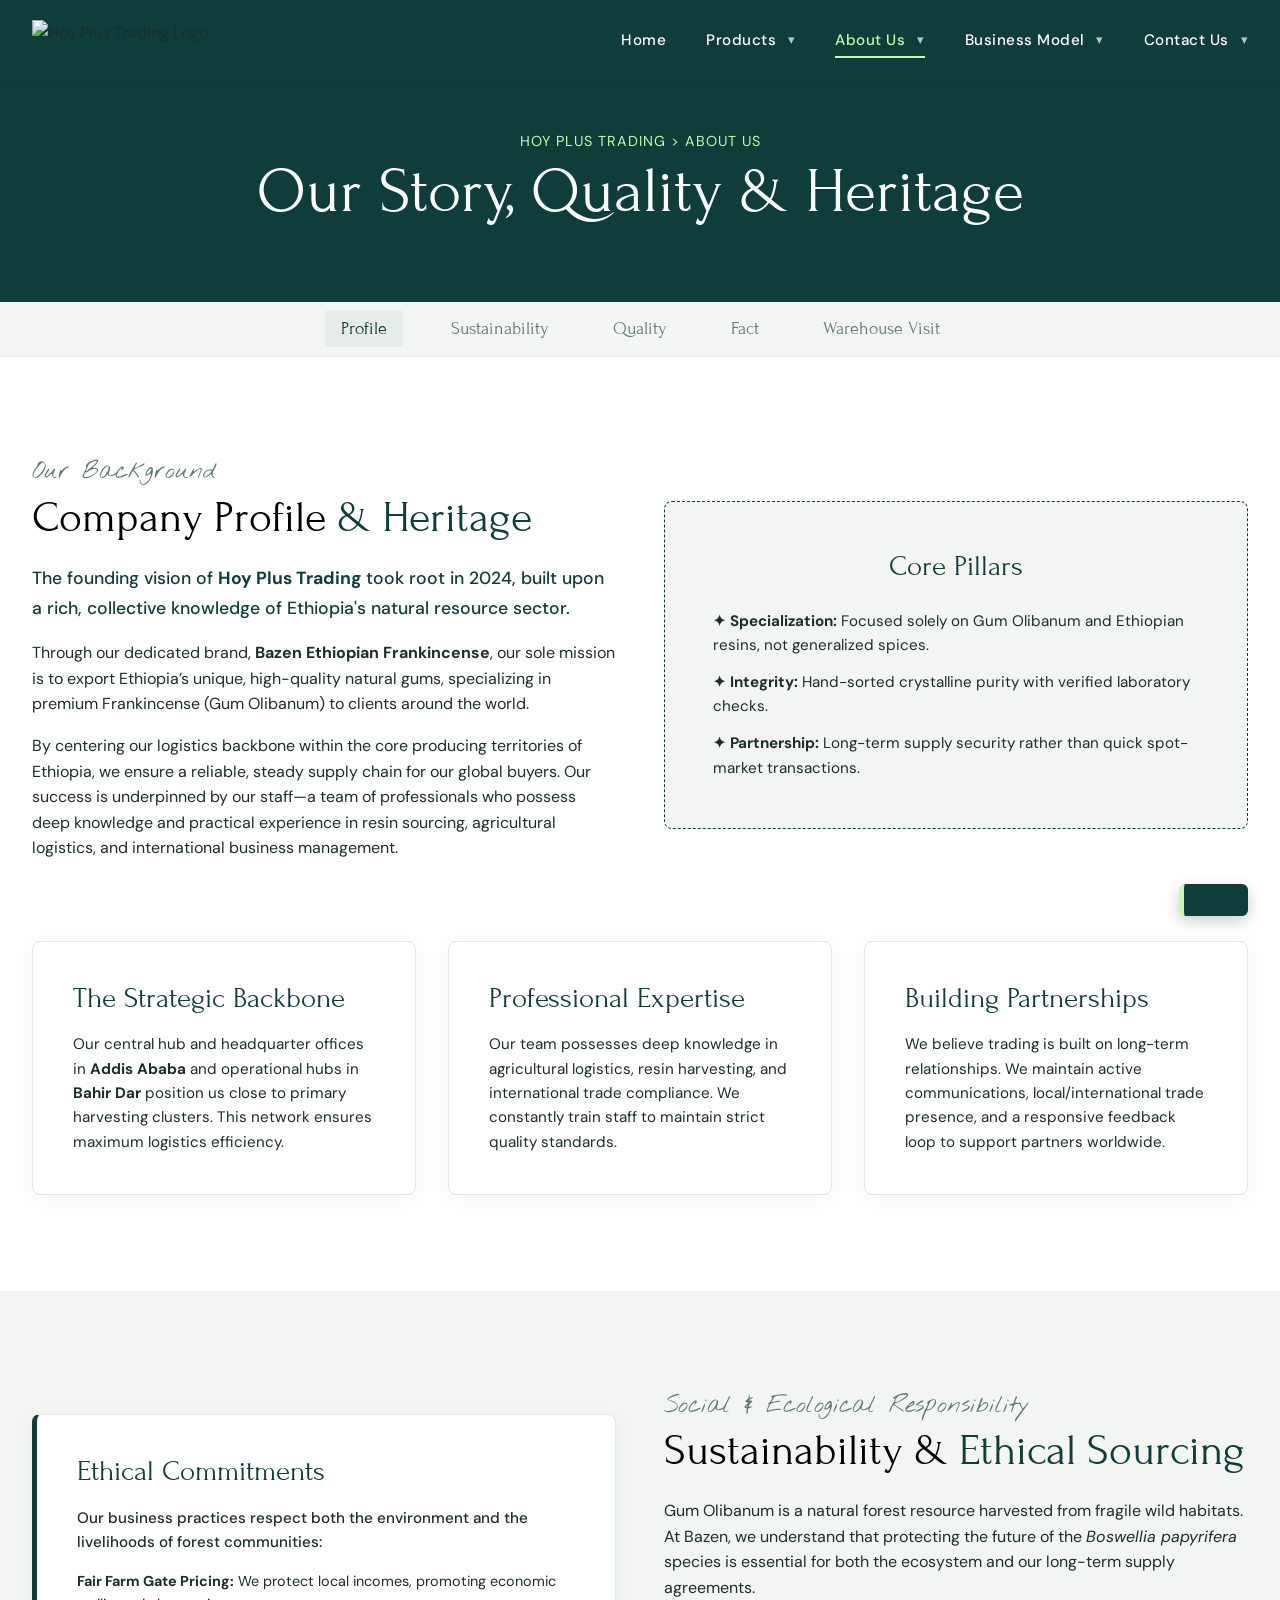
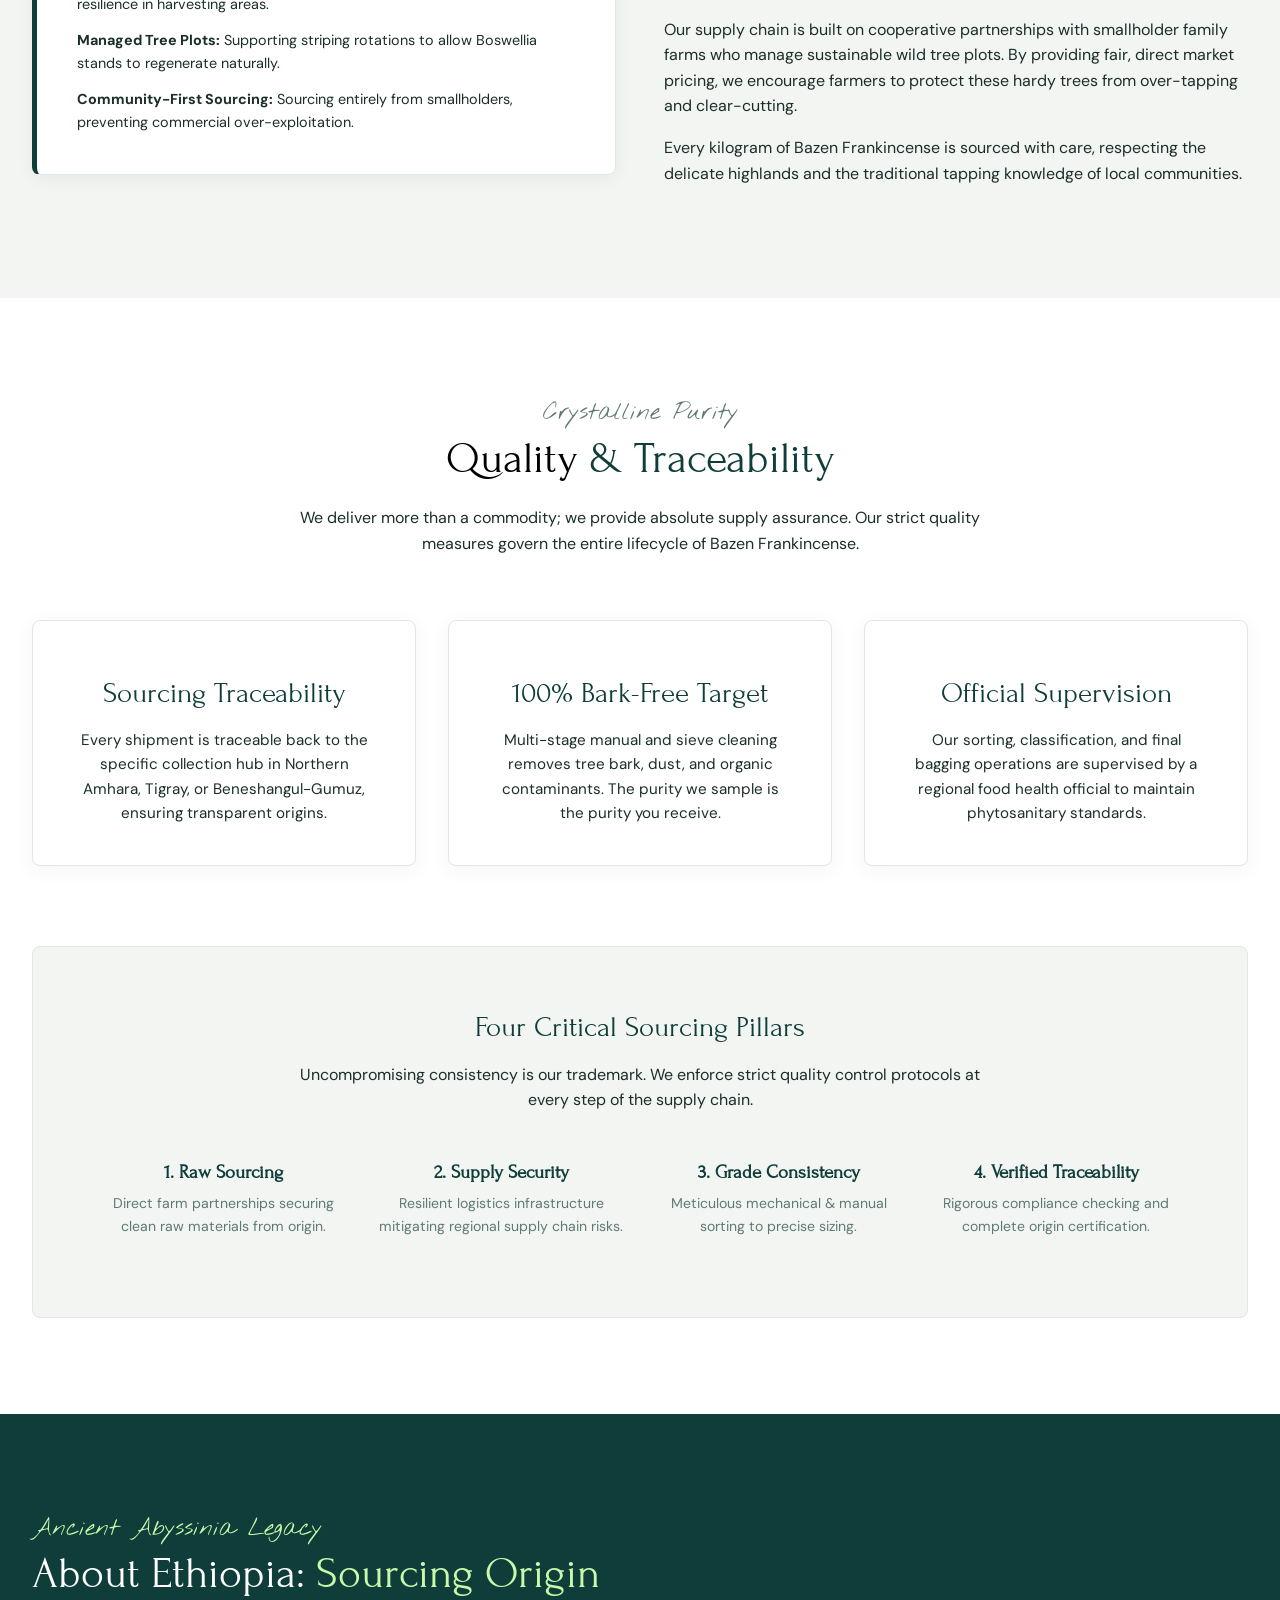
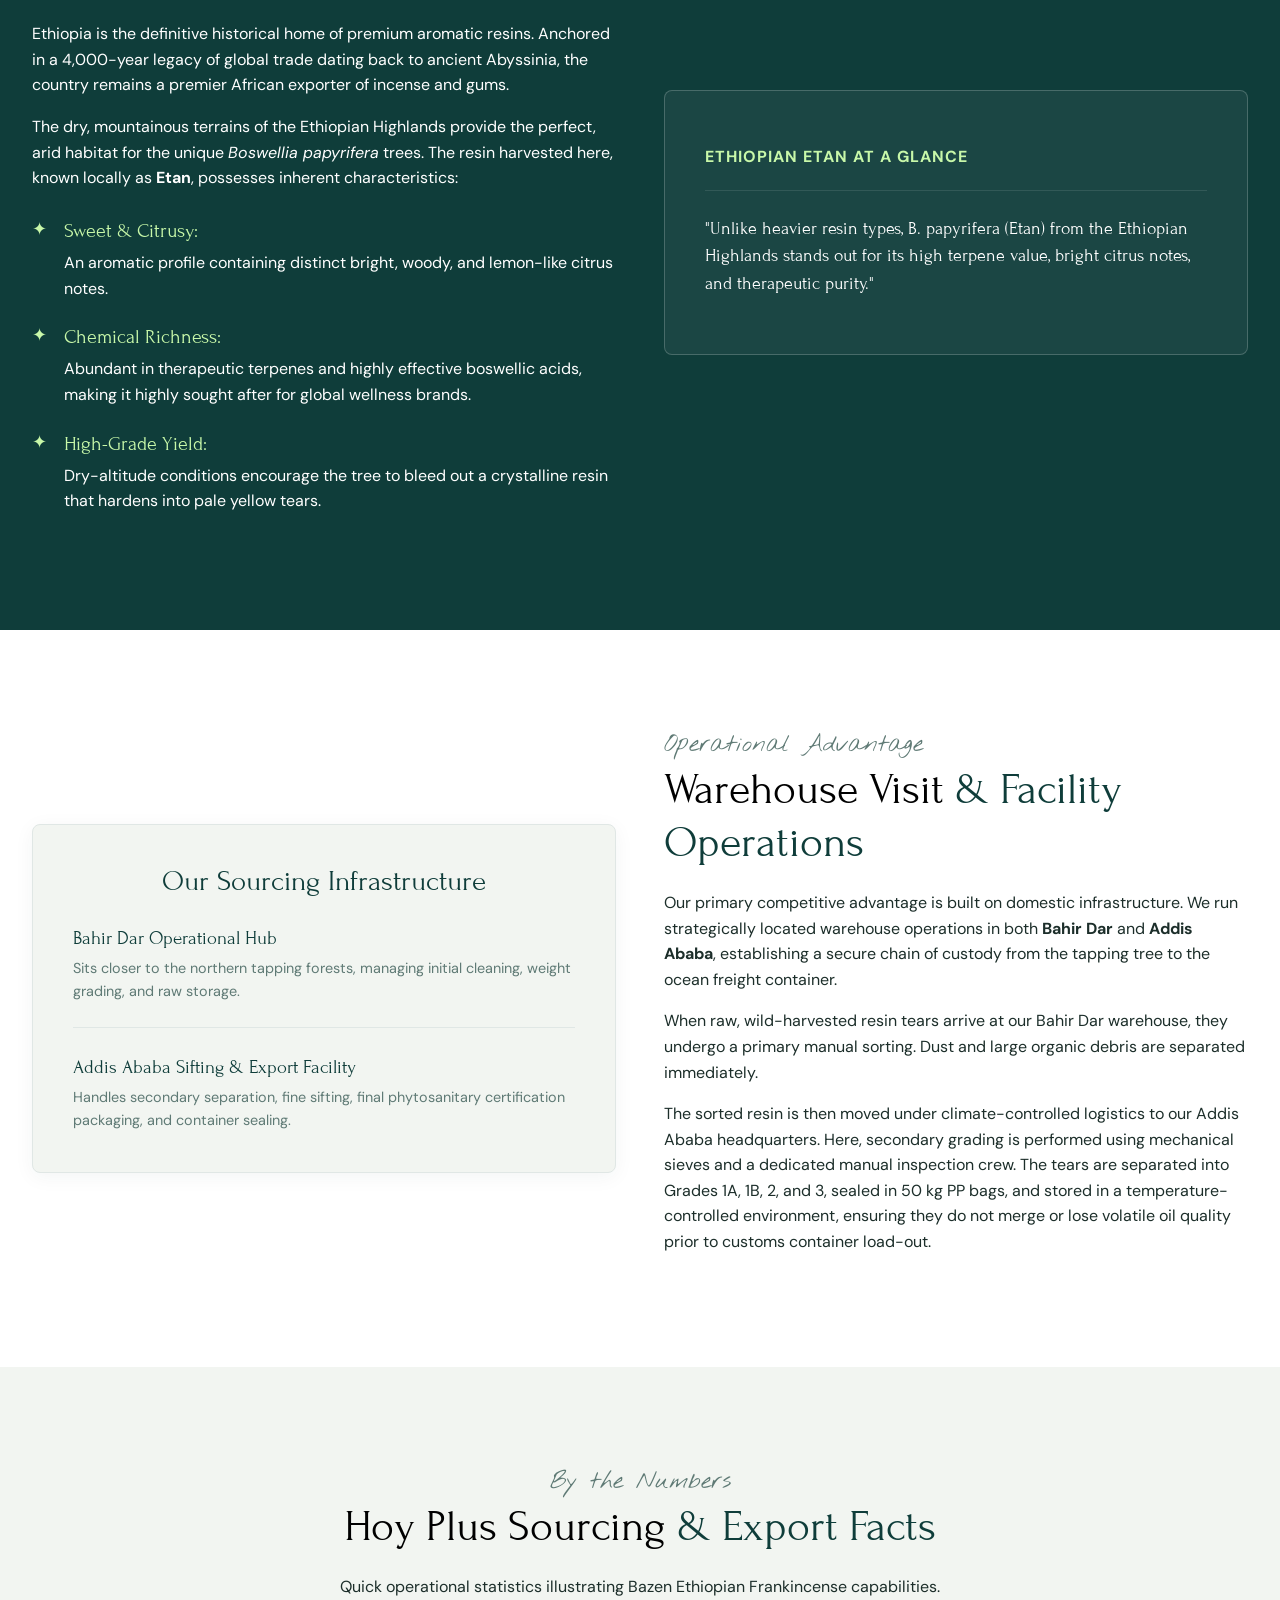
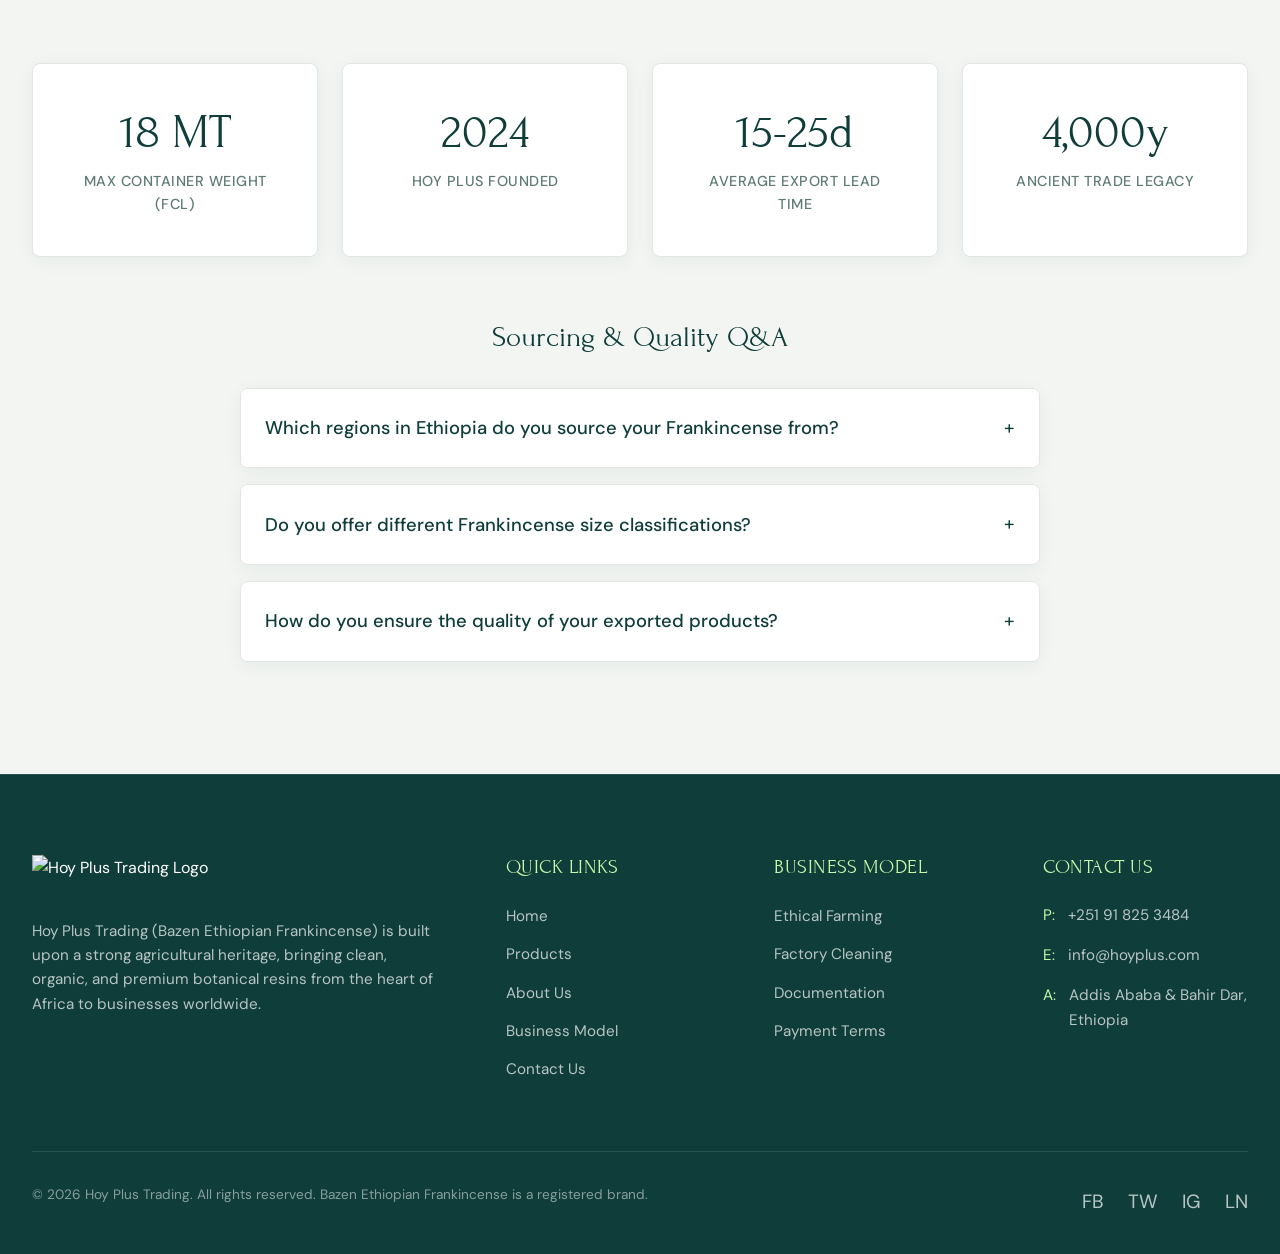
==== about.html @ cef582f9 "Initial commit: Integrate Chatbase chatbot and style adjustments" ====
<!DOCTYPE html>
<html lang="en">
<head>
    <meta charset="UTF-8">
    <meta http-equiv="X-UA-Compatible" content="IE=edge">
    <meta name="viewport" content="width=device-width, initial-scale=1.0">
    <title>About Us, Bazen Ethiopian Frankincense</title>
    <meta name="description" content="Discover Hoy Plus Trading's journey, starting in 2024. Read about our sustainability commitments, strict quality controls, and our sorting warehouses in Bahir Dar and Addis Ababa.">
    <link rel="stylesheet" href="index.css">
</head>
<body>

    <!-- Header Navigation -->
    <header>
        <div class="container header-inner">
            <a href="index.html" class="logo" id="header-logo-link">
                <img src="https://shegerdemo.com/holyplus/wp-content/uploads/2025/03/holy.png" alt="Hoy Plus Trading Logo">
            </a>
            <nav aria-label="Main Navigation">
                <ul class="nav-links" id="main-nav-menu">
                    <li><a href="index.html" id="nav-home">Home</a></li>
                    <li class="has-dropdown">
                        <a href="products.html" id="nav-products">Products</a>
                        <ul class="dropdown">
                            <li><a href="grade-1a.html">1st Grade A</a></li>
                            <li><a href="grade-1b.html">1st Grade B</a></li>
                            <li><a href="grade-2.html">2nd Grade</a></li>
                            <li><a href="grade-3.html">3rd Grade</a></li>
                            <li><a href="grade-4-special.html">4th Grade Special</a></li>
                            <li><a href="grade-4-normal.html">4th Grade Normal</a></li>
                        </ul>
                    </li>
                    <li class="has-dropdown">
                        <a href="about.html" class="active" id="nav-about">About Us</a>
                        <ul class="dropdown">
                            <li><a href="about.html#profile">Profile</a></li>
                            <li><a href="about.html#sustainability">Sustainability</a></li>
                            <li><a href="about.html#quality">Quality</a></li>
                            <li><a href="about.html#fact">Fact</a></li>
                            <li><a href="about.html#warehouse-visit">Warehouse Visit</a></li>
                        </ul>
                    </li>
                    <li class="has-dropdown">
                        <a href="business.html" id="nav-business">Business Model</a>
                        <ul class="dropdown">
                            <li><a href="business.html#farming">Farming</a></li>
                            <li><a href="business.html#processing">Processing</a></li>
                            <li><a href="business.html#docs">Documentation</a></li>
                            <li><a href="business.html#payment">Payment terms</a></li>
                        </ul>
                    </li>
                    <li class="has-dropdown">
                        <a href="contact.html" id="nav-contact">Contact Us</a>
                        <ul class="dropdown">
                            <li><a href="contact.html#faqs">FAQ</a></li>
                            <li class="has-dropdown-submenu">
                                <a href="contact.html#forms-widget-panel">Enquiries</a>
                                <ul class="dropdown-submenu">
                                    <li><a href="contact.html?tab=sample">Sample</a></li>
                                    <li><a href="contact.html?tab=quote">Quote</a></li>
                                </ul>
                            </li>
                        </ul>
                    </li>
                </ul>
            </nav>
            <div class="burger" id="mobile-menu-toggle" aria-label="Toggle navigation menu" role="button" tabindex="0">
                <div class="line1"></div>
                <div class="line2"></div>
                <div class="line3"></div>
            </div>
        </div>
    </header>

    <!-- Page Banner -->
    <section class="page-banner" id="about-banner" style="background-image: url('https://shegerdemo.com/holyplus/wp-content/uploads/2026/04/slide-frankincense.webp');">
        <div class="page-banner-overlay"></div>
        <div class="container page-banner-content">
            <span class="breadcrumb">HOY PLUS TRADING &gt; ABOUT US</span>
            <h1>Our Story, Quality &amp; Heritage</h1>
        </div>
    </section>

    <!-- Sub Navigation Menu -->
    <div class="sub-nav-bar" id="about-sub-nav">
        <div class="container">
            <ul class="sub-nav-list">
                <li><a href="#profile" class="sub-nav-link active">Profile</a></li>
                <li><a href="#sustainability" class="sub-nav-link">Sustainability</a></li>
                <li><a href="#quality" class="sub-nav-link">Quality</a></li>
                <li><a href="#fact" class="sub-nav-link">Fact</a></li>
                <li><a href="#warehouse-visit" class="sub-nav-link">Warehouse Visit</a></li>
            </ul>
        </div>
    </div>

    <!-- Profile (Who We Are / Heritage) -->
    <section class="section" id="profile">
        <div class="container">
            <div class="grid-2">
                <div>
                    <span class="script-text">Our Background</span>
                    <h2>Company Profile &amp; Heritage</h2>
                    <p style="font-size: 1.1rem; line-height: 1.7; font-weight: 500; color: var(--color-primary);">
                        The founding vision of <strong>Hoy Plus Trading</strong> took root in 2024, built upon a rich, collective knowledge of Ethiopia's natural resource sector.
                    </p>
                    <p>
                        Through our dedicated brand, <strong>Bazen Ethiopian Frankincense</strong>, our sole mission is to export Ethiopia’s unique, high-quality natural gums, specializing in premium Frankincense (Gum Olibanum) to clients around the world.
                    </p>
                    <p>
                        By centering our logistics backbone within the core producing territories of Ethiopia, we ensure a reliable, steady supply chain for our global buyers. Our success is underpinned by our staff—a team of professionals who possess deep knowledge and practical experience in resin sourcing, agricultural logistics, and international business management.
                    </p>
                </div>
                <div style="display: flex; align-items: center; justify-content: center;">
                    <div style="background-color: var(--color-bg-light); border: 1px dashed var(--color-primary); padding: 3rem; border-radius: var(--border-radius); text-align: center; width: 100%;">
                        <h3 style="margin-bottom: 1rem; color: var(--color-primary);">Core Pillars</h3>
                        <div style="text-align: left; margin-top: 1.5rem;">
                            <p style="font-size: 0.95rem; margin-bottom: 0.8rem;"><strong>✦ Specialization:</strong> Focused solely on Gum Olibanum and Ethiopian resins, not generalized spices.</p>
                            <p style="font-size: 0.95rem; margin-bottom: 0.8rem;"><strong>✦ Integrity:</strong> Hand-sorted crystalline purity with verified laboratory checks.</p>
                            <p style="font-size: 0.95rem; margin-bottom: 0;"><strong>✦ Partnership:</strong> Long-term supply security rather than quick spot-market transactions.</p>
                        </div>
                    </div>
                </div>
            </div>

            <!-- Profile Cards Grid -->
            <div class="grid-3" style="margin-top: 4rem;">
                <div class="info-card">
                    <h3 style="color: var(--color-primary); margin-bottom: 1rem;">The Strategic Backbone</h3>
                    <p style="font-size: 0.95rem; line-height: 1.6; margin-bottom: 0;">
                        Our central hub and headquarter offices in <strong>Addis Ababa</strong> and operational hubs in <strong>Bahir Dar</strong> position us close to primary harvesting clusters. This network ensures maximum logistics efficiency.
                    </p>
                </div>
                <div class="info-card">
                    <h3 style="color: var(--color-primary); margin-bottom: 1rem;">Professional Expertise</h3>
                    <p style="font-size: 0.95rem; line-height: 1.6; margin-bottom: 0;">
                        Our team possesses deep knowledge in agricultural logistics, resin harvesting, and international trade compliance. We constantly train staff to maintain strict quality standards.
                    </p>
                </div>
                <div class="info-card">
                    <h3 style="color: var(--color-primary); margin-bottom: 1rem;">Building Partnerships</h3>
                    <p style="font-size: 0.95rem; line-height: 1.6; margin-bottom: 0;">
                        We believe trading is built on long-term relationships. We maintain active communications, local/international trade presence, and a responsive feedback loop to support partners worldwide.
                    </p>
                </div>
            </div>
        </div>
    </section>

    <!-- Sustainability & Ethical Sourcing -->
    <section class="section section-bg-light" id="sustainability">
        <div class="container">
            <div class="grid-2">
                <div style="display: flex; align-items: center; justify-content: center;">
                    <div class="info-card" style="border-left: 5px solid var(--color-primary); width: 100%;">
                        <h3>Ethical Commitments</h3>
                        <p style="color: var(--color-text); font-size: 0.95rem; font-weight: 500;">Our business practices respect both the environment and the livelihoods of forest communities:</p>
                        <ul style="list-style-type: none; font-size: 0.9rem; padding: 0; color: var(--color-text);">
                            <li style="margin-bottom: 0.8rem;"> <strong>Fair Farm Gate Pricing:</strong> We protect local incomes, promoting economic resilience in harvesting areas.</li>
                            <li style="margin-bottom: 0.8rem;"> <strong>Managed Tree Plots:</strong> Supporting striping rotations to allow Boswellia stands to regenerate naturally.</li>
                            <li style="margin-bottom: 0;"> <strong>Community-First Sourcing:</strong> Sourcing entirely from smallholders, preventing commercial over-exploitation.</li>
                        </ul>
                    </div>
                </div>
                <div>
                    <span class="script-text">Social &amp; Ecological Responsibility</span>
                    <h2>Sustainability &amp; Ethical Sourcing</h2>
                    <p>
                        Gum Olibanum is a natural forest resource harvested from fragile wild habitats. At Bazen, we understand that protecting the future of the <em>Boswellia papyrifera</em> species is essential for both the ecosystem and our long-term supply agreements.
                    </p>
                    <p>
                        Our supply chain is built on cooperative partnerships with smallholder family farms who manage sustainable wild tree plots. By providing fair, direct market pricing, we encourage farmers to protect these hardy trees from over-tapping and clear-cutting.
                    </p>
                    <p>
                        Every kilogram of Bazen Frankincense is sourced with care, respecting the delicate highlands and the traditional tapping knowledge of local communities.
                    </p>
                </div>
            </div>
        </div>
    </section>

    <!-- Quality Assurance & Traceability -->
    <section class="section" id="quality">
        <div class="container">
            <div class="text-center max-w-700" style="margin-bottom: 4rem;">
                <span class="script-text">Crystalline Purity</span>
                <h2>Quality &amp; Traceability</h2>
                <p>We deliver more than a commodity; we provide absolute supply assurance. Our strict quality measures govern the entire lifecycle of Bazen Frankincense.</p>
            </div>
            
            <div class="grid-3">
                <div class="info-card" style="text-align: center;">
                    <span style="font-size: 2.5rem; display: block; margin-bottom: 1rem;"></span>
                    <h3>Sourcing Traceability</h3>
                    <p style="font-size: 0.95rem; margin-bottom: 0;">Every shipment is traceable back to the specific collection hub in Northern Amhara, Tigray, or Beneshangul-Gumuz, ensuring transparent origins.</p>
                </div>
                
                <div class="info-card" style="text-align: center;">
                    <span style="font-size: 2.5rem; display: block; margin-bottom: 1rem;"></span>
                    <h3>100% Bark-Free Target</h3>
                    <p style="font-size: 0.95rem; margin-bottom: 0;">Multi-stage manual and sieve cleaning removes tree bark, dust, and organic contaminants. The purity we sample is the purity you receive.</p>
                </div>
                
                <div class="info-card" style="text-align: center;">
                    <span style="font-size: 2.5rem; display: block; margin-bottom: 1rem;"></span>
                    <h3>Official Supervision</h3>
                    <p style="font-size: 0.95rem; margin-bottom: 0;">Our sorting, classification, and final bagging operations are supervised by a regional food health official to maintain phytosanitary standards.</p>
                </div>
            </div>

            <!-- Four Critical Areas Section -->
            <div style="margin-top: 5rem; background-color: var(--color-bg-light); padding: 4rem; border-radius: var(--border-radius); border: 1px solid var(--color-border);">
                <div class="text-center max-w-700" style="margin-bottom: 3rem;">
                    <h3>Four Critical Sourcing Pillars</h3>
                    <p>Uncompromising consistency is our trademark. We enforce strict quality control protocols at every step of the supply chain.</p>
                </div>
                <div class="grid-4">
                    <div style="text-align: center;">
                        <h4 style="font-size: 1.2rem; font-weight: bold; margin-bottom: 0.5rem; color: var(--color-primary);">1. Raw Sourcing</h4>
                        <p style="font-size: 0.88rem; color: var(--color-text-muted);">Direct farm partnerships securing clean raw materials from origin.</p>
                    </div>
                    <div style="text-align: center;">
                        <h4 style="font-size: 1.2rem; font-weight: bold; margin-bottom: 0.5rem; color: var(--color-primary);">2. Supply Security</h4>
                        <p style="font-size: 0.88rem; color: var(--color-text-muted);">Resilient logistics infrastructure mitigating regional supply chain risks.</p>
                    </div>
                    <div style="text-align: center;">
                        <h4 style="font-size: 1.2rem; font-weight: bold; margin-bottom: 0.5rem; color: var(--color-primary);">3. Grade Consistency</h4>
                        <p style="font-size: 0.88rem; color: var(--color-text-muted);">Meticulous mechanical &amp; manual sorting to precise sizing.</p>
                    </div>
                    <div style="text-align: center;">
                        <h4 style="font-size: 1.2rem; font-weight: bold; margin-bottom: 0.5rem; color: var(--color-primary);">4. Verified Traceability</h4>
                        <p style="font-size: 0.88rem; color: var(--color-text-muted);">Rigorous compliance checking and complete origin certification.</p>
                    </div>
                </div>
            </div>
        </div>
    </section>

    <!-- About Ethiopia (Botany & Legacy) -->
    <section class="section section-bg-dark" id="ethiopia">
        <div class="container">
            <div class="grid-2">
                <div>
                    <span class="script-text">Ancient Abyssinia Legacy</span>
                    <h2>About Ethiopia: Sourcing Origin</h2>
                    <p>
                        Ethiopia is the definitive historical home of premium aromatic resins. Anchored in a 4,000-year legacy of global trade dating back to ancient Abyssinia, the country remains a premier African exporter of incense and gums.
                    </p>
                    <p>
                        The dry, mountainous terrains of the Ethiopian Highlands provide the perfect, arid habitat for the unique <em>Boswellia papyrifera</em> trees. The resin harvested here, known locally as <strong>Etan</strong>, possesses inherent characteristics:
                    </p>
                    <ul class="properties-list" style="margin-top: 1.5rem;">
                        <li>
                            <strong>Sweet &amp; Citrusy:</strong>
                            An aromatic profile containing distinct bright, woody, and lemon-like citrus notes.
                        </li>
                        <li>
                            <strong>Chemical Richness:</strong>
                            Abundant in therapeutic terpenes and highly effective boswellic acids, making it highly sought after for global wellness brands.
                        </li>
                        <li>
                            <strong>High-Grade Yield:</strong>
                            Dry-altitude conditions encourage the tree to bleed out a crystalline resin that hardens into pale yellow tears.
                        </li>
                    </ul>
                </div>
                <div style="display: flex; align-items: center; justify-content: center;">
                    <div style="border: 1px solid rgba(255,255,255,0.2); padding: 3.5rem 2.5rem; background-color: rgba(255,255,255,0.05); border-radius: var(--border-radius); width: 100%;">
                        <h3 style="color: var(--color-accent); margin-bottom: 1.5rem; font-family: var(--font-body); font-weight: bold; text-transform: uppercase; font-size: 1rem; letter-spacing: 1px;">Ethiopian Etan at a Glance</h3>
                        <hr style="border: 0; border-top: 1px solid rgba(255,255,255,0.1); margin-bottom: 1.5rem;">
                        <p style="font-size: 1.15rem; font-family: var(--font-heading); color: var(--color-white); line-height: 1.5; margin-bottom: 0;">
                             "Unlike heavier resin types, B. papyrifera (Etan) from the Ethiopian Highlands stands out for its high terpene value, bright citrus notes, and therapeutic purity."
                        </p>
                    </div>
                </div>
            </div>
        </div>
    </section>

    <!-- Warehouse Visit (Operational Hubs) -->
    <section class="section" id="warehouse-visit">
        <div class="container">
            <div class="grid-2">
                <div style="display: flex; align-items: center; justify-content: center;">
                    <div class="info-card" style="background-color: var(--color-bg-light); border: 1px solid var(--color-border); width: 100%;">
                        <h3 style="margin-bottom: 1.5rem; text-align: center;">Our Sourcing Infrastructure</h3>
                        <div style="margin-bottom: 1.5rem; padding-bottom: 1.5rem; border-bottom: 1px solid var(--color-border);">
                            <strong style="color: var(--color-primary); font-family: var(--font-heading); font-size: 1.2rem; font-weight: normal;">Bahir Dar Operational Hub</strong>
                            <p style="font-size: 0.9rem; color: var(--color-text-muted); margin-bottom: 0; margin-top: 0.2rem;">Sits closer to the northern tapping forests, managing initial cleaning, weight grading, and raw storage.</p>
                        </div>
                        <div>
                            <strong style="color: var(--color-primary); font-family: var(--font-heading); font-size: 1.2rem; font-weight: normal;">Addis Ababa Sifting &amp; Export Facility</strong>
                            <p style="font-size: 0.9rem; color: var(--color-text-muted); margin-bottom: 0; margin-top: 0.2rem;">Handles secondary separation, fine sifting, final phytosanitary certification packaging, and container sealing.</p>
                        </div>
                    </div>
                </div>
                <div>
                    <span class="script-text">Operational Advantage</span>
                    <h2>Warehouse Visit &amp; Facility Operations</h2>
                    <p>
                        Our primary competitive advantage is built on domestic infrastructure. We run strategically located warehouse operations in both <strong>Bahir Dar</strong> and <strong>Addis Ababa</strong>, establishing a secure chain of custody from the tapping tree to the ocean freight container.
                    </p>
                    <p>
                        When raw, wild-harvested resin tears arrive at our Bahir Dar warehouse, they undergo a primary manual sorting. Dust and large organic debris are separated immediately.
                    </p>
                    <p>
                        The sorted resin is then moved under climate-controlled logistics to our Addis Ababa headquarters. Here, secondary grading is performed using mechanical sieves and a dedicated manual inspection crew. The tears are separated into Grades 1A, 1B, 2, and 3, sealed in 50 kg PP bags, and stored in a temperature-controlled environment, ensuring they do not merge or lose volatile oil quality prior to customs container load-out.
                    </p>
                </div>
            </div>
        </div>
    </section>

    <!-- Sourcing Facts Summary (Fact) -->
    <section class="section section-bg-light" id="fact">
        <div class="container">
            <div class="text-center max-w-700" style="margin-bottom: 4rem;">
                <span class="script-text">By the Numbers</span>
                <h2>Hoy Plus Sourcing &amp; Export Facts</h2>
                <p>Quick operational statistics illustrating Bazen Ethiopian Frankincense capabilities.</p>
            </div>
            
            <div class="grid-4" style="text-align: center;">
                <div class="info-card">
                    <h3 style="font-size: 3rem; color: var(--color-primary); margin-bottom: 0.5rem; font-family: var(--font-heading);">18 MT</h3>
                    <p style="font-size: 0.9rem; color: var(--color-text-muted); margin-bottom: 0; font-weight: 500; text-transform: uppercase; letter-spacing: 0.5px;">Max Container Weight (FCL)</p>
                </div>
                <div class="info-card">
                    <h3 style="font-size: 3rem; color: var(--color-primary); margin-bottom: 0.5rem; font-family: var(--font-heading);">2024</h3>
                    <p style="font-size: 0.9rem; color: var(--color-text-muted); margin-bottom: 0; font-weight: 500; text-transform: uppercase; letter-spacing: 0.5px;">Hoy Plus Founded</p>
                </div>
                <div class="info-card">
                    <h3 style="font-size: 3rem; color: var(--color-primary); margin-bottom: 0.5rem; font-family: var(--font-heading);">15-25d</h3>
                    <p style="font-size: 0.9rem; color: var(--color-text-muted); margin-bottom: 0; font-weight: 500; text-transform: uppercase; letter-spacing: 0.5px;">Average Export Lead Time</p>
                </div>
                <div class="info-card">
                    <h3 style="font-size: 3rem; color: var(--color-primary); margin-bottom: 0.5rem; font-family: var(--font-heading);">4,000y</h3>
                    <p style="font-size: 0.9rem; color: var(--color-text-muted); margin-bottom: 0; font-weight: 500; text-transform: uppercase; letter-spacing: 0.5px;">Ancient Trade Legacy</p>
                </div>
            </div>

            <!-- Q&A Facts list -->
            <div style="margin-top: 4rem; max-width: 800px; margin-left: auto; margin-right: auto;">
                <h3 style="text-align: center; margin-bottom: 2rem;">Sourcing &amp; Quality Q&amp;A</h3>
                <div class="accordion">
                    <div class="accordion-item">
                        <div class="accordion-header">
                            <h3>Which regions in Ethiopia do you source your Frankincense from?</h3>
                            <span class="accordion-icon">+</span>
                        </div>
                        <div class="accordion-content">
                            <p>We primarily source the premium <em>Boswellia papyrifera</em> variety from the Amhara region of Northern Ethiopia and specific areas like Tigray, Beneshangul-Gumuz, and the Ogaden region. We partner directly with local smallholder farms who rigorously adhere to Good Agricultural Practices (GAP).</p>
                        </div>
                    </div>
                    <div class="accordion-item">
                        <div class="accordion-header">
                            <h3>Do you offer different Frankincense size classifications?</h3>
                            <span class="accordion-icon">+</span>
                        </div>
                        <div class="accordion-content">
                            <p>Yes. Our sorting process creates specific classifications based on particle size and purity: Grade 1A (&gt;10 mm tears), Grade 1B (5–10 mm), Grade 2 (2.5–5 mm), and Grade 3 (&lt;2.5 mm). These are meticulously sorted to be 100% bark-free. Grade 4 contains mixed particle sizes stuck to tree bark (for industrial extraction), and Grade 5 consists solely of bark.</p>
                        </div>
                    </div>
                    <div class="accordion-item">
                        <div class="accordion-header">
                            <h3>How do you ensure the quality of your exported products?</h3>
                            <span class="accordion-icon">+</span>
                        </div>
                        <div class="accordion-content">
                            <p>Quality is ensured through multi-stage manual and sieve sorting to achieve crystalline purity and a 100% bark-free guarantee. Our entire process, including separation, grading, and final labeling, is supervised by a certified food health official to maintain phytosanitary standards.</p>
                        </div>
                    </div>
                </div>
            </div>
        </div>
    </section>

    <!-- Footer -->
    <footer>
        <div class="container">
            <div class="footer-grid">
                <div class="footer-col">
                    <img src="https://shegerdemo.com/holyplus/wp-content/uploads/2025/03/holy.png" alt="Hoy Plus Trading Logo" style="height: 40px; margin-bottom: 1.5rem;">
                    <p>Hoy Plus Trading (Bazen Ethiopian Frankincense) is built upon a strong agricultural heritage, bringing clean, organic, and premium botanical resins from the heart of Africa to businesses worldwide.</p>
                </div>
                <div class="footer-col">
                    <h4>Quick Links</h4>
                    <ul class="footer-links" id="footer-menu-links">
                        <li><a href="index.html">Home</a></li>
                        <li><a href="products.html">Products</a></li>
                        <li><a href="about.html">About Us</a></li>
                        <li><a href="business.html">Business Model</a></li>
                        <li><a href="contact.html">Contact Us</a></li>
                    </ul>
                </div>
                <div class="footer-col">
                    <h4>Business Model</h4>
                    <ul class="footer-links" id="footer-business-links">
                        <li><a href="business.html#farming">Ethical Farming</a></li>
                        <li><a href="business.html#processing">Factory Cleaning</a></li>
                        <li><a href="business.html#docs">Documentation</a></li>
                        <li><a href="business.html#payment">Payment Terms</a></li>
                    </ul>
                </div>
                <div class="footer-col">
                    <h4>Contact Us</h4>
                    <div class="footer-contact-item">
                        <span>P:</span>
                        <span>+251 91 825 3484</span>
                    </div>
                    <div class="footer-contact-item">
                        <span>E:</span>
                        <span>info@hoyplus.com</span>
                    </div>
                    <div class="footer-contact-item">
                        <span>A:</span>
                        <span>Addis Ababa & Bahir Dar, Ethiopia</span>
                    </div>
                </div>
            </div>
            
            <div class="footer-bottom">
                <p>&copy; 2026 Hoy Plus Trading. All rights reserved. Bazen Ethiopian Frankincense is a registered brand.</p>
                <div class="footer-socials" id="footer-social-media">
                    <a href="#" aria-label="Facebook">FB</a>
                    <a href="#" aria-label="Twitter">TW</a>
                    <a href="#" aria-label="Instagram">IG</a>
                    <a href="#" aria-label="LinkedIn">LN</a>
                </div>
            </div>
        </div>
    </footer>

    <!-- Scripts -->
    <script src="script.js"></script>
    <script>
    (function(){if(!window.chatbase||window.chatbase("getState")!=="initialized"){window.chatbase=(...arguments)=>{if(!window.chatbase.q){window.chatbase.q=[]}window.chatbase.q.push(arguments)};window.chatbase=new Proxy(window.chatbase,{get(target,prop){if(prop==="q"){return target.q}return(...args)=>target(prop,...args)}})}const onLoad=function(){const script=document.createElement("script");script.src="https://www.chatbase.co/embed.min.js";script.id="ETkH_ZBYnOlFBvebM1f4Y";script.domain="www.chatbase.co";document.body.appendChild(script)};if(document.readyState==="complete"){onLoad()}else{window.addEventListener("load",onLoad)}})();
    </script>
</body>
</html>
---- index.css ----
/* ==========================================================================
   DESIGN SYSTEM & GLOBAL STYLES: HOY PLUS / BAZEN ETHIOPIAN FRANKINCENSE
   ========================================================================== */

/* Import Fonts */
@import url('https://fonts.googleapis.com/css?family=DM+Sans:300,400,500,700&display=swap');
@import url('https://fonts.googleapis.com/css?family=Forum&display=swap');
@import url('https://fonts.googleapis.com/css?family=Nothing+You+Could+Do&display=swap');

:root {
    /* Color Palette */
    --color-primary: #0F3D3A;        /* Dark Forest Green */
    --color-primary-rgb: 15, 61, 58;
    --color-primary-light: #185E5A;  /* Lighter Forest Green */
    --color-accent: #C8F8A9;         /* Accent Lime Green */
    --color-accent-dark: #0F3D3A;
    --color-bg-light: #F2F5F1;       /* Light Sage / Off-White */
    --color-white: #FFFFFF;
    --color-black: #000000;
    --color-text: #1C2E2A;           /* Off-black charcoal */
    --color-text-muted: #5F7A75;     /* Soft slate green */
    --color-border: #E0E7E5;         /* Soft border color */
    
    /* Typography */
    --font-heading: 'Forum', Georgia, serif;
    --font-body: 'DM Sans', -apple-system, BlinkMacSystemFont, "Segoe UI", Roboto, Helvetica, Arial, sans-serif;
    --font-script: 'Nothing You Could Do', cursive;
    
    /* Spacing & Layout */
    --max-width: 1280px;
    --header-height: 80px;
    --transition: all 0.3s cubic-bezier(0.25, 0.8, 0.25, 1);
    --border-radius: 8px;
    --box-shadow: 0 4px 20px rgba(15, 61, 58, 0.05);
    --box-shadow-hover: 0 10px 30px rgba(15, 61, 58, 0.12);
}

/* Base Styles */
* {
    box-sizing: border-box;
    margin: 0;
    padding: 0;
}

html {
    scroll-behavior: smooth;
    font-size: 16px;
    -webkit-font-smoothing: antialiased;
}

body {
    font-family: var(--font-body);
    font-size: 1rem;
    line-height: 1.6;
    color: var(--color-text);
    background-color: var(--color-white);
    overflow-x: hidden;
}

/* Typography Hierarchy */
h1, h2, h3, h4, h5, h6 {
    font-family: var(--font-heading);
    color: var(--color-primary);
    line-height: 1.2;
    font-weight: normal;
}

h1 {
    font-size: clamp(2.5rem, 5vw, 4.5rem);
    margin-bottom: 1.5rem;
}

h2 {
    font-size: clamp(2rem, 3.5vw, 2.75rem);
    margin-bottom: 1.25rem;
    position: relative;
    color: #000000;
}

h2 .heading-part-1 {
    color: inherit;
}

h2 .heading-part-2 {
    color: #0F3D3A;
}

.section-bg-dark h2 .heading-part-2 {
    color: var(--color-accent);
}


h3 {
    font-size: clamp(1.5rem, 2.5vw, 1.8rem);
    margin-bottom: 1rem;
}

p {
    margin-bottom: 1rem;
}

a {
    color: inherit;
    text-decoration: none;
    transition: var(--transition);
}

img {
    max-width: 100%;
    height: auto;
    display: block;
}

/* Utilities */
.container {
    max-width: var(--max-width);
    margin: 0 auto;
    padding: 0 2rem;
    width: 100%;
}

.section {
    padding: 6rem 0;
    scroll-margin-top: calc(var(--header-height) + 30px);
}

.section-bg-light {
    background-color: var(--color-bg-light);
}

.section-bg-dark {
    background-color: var(--color-primary);
    color: var(--color-white);
}

.section-bg-dark h1,
.section-bg-dark h2,
.section-bg-dark h3,
.section-bg-dark h4 {
    color: var(--color-white);
}

.text-center {
    text-align: center;
}

.max-w-700 {
    max-width: 700px;
    margin-left: auto;
    margin-right: auto;
}

.script-text {
    font-family: var(--font-script);
    font-size: 1.5rem;
    color: var(--color-text-muted);
}

.section-bg-dark .script-text {
    color: var(--color-accent);
}

.grid-2 {
    display: grid;
    grid-template-columns: repeat(2, 1fr);
    gap: 3rem;
}

.grid-3 {
    display: grid;
    grid-template-columns: repeat(3, 1fr);
    gap: 2rem;
}

.grid-4 {
    display: grid;
    grid-template-columns: repeat(4, 1fr);
    gap: 1.5rem;
}

/* Buttons */
.btn {
    display: inline-block;
    padding: 0.8rem 1.8rem;
    font-size: 0.9rem;
    font-weight: 500;
    letter-spacing: 1px;
    text-transform: uppercase;
    border-radius: 6px;
    cursor: pointer;
    transition: var(--transition);
    border: none;
    font-family: var(--font-body);
}

.btn-accent {
    background-color: var(--color-accent);
    color: var(--color-primary);
}

.btn-accent:hover {
    background-color: var(--color-primary);
    color: var(--color-white);
    transform: translateY(-2px);
    box-shadow: 0 5px 15px rgba(200, 248, 169, 0.3);
}

.btn-primary {
    background-color: var(--color-primary);
    color: var(--color-white);
}

.btn-primary:hover {
    background-color: var(--color-accent);
    color: var(--color-primary);
    transform: translateY(-2px);
    box-shadow: 0 5px 15px rgba(15, 61, 58, 0.2);
}

.btn-outline {
    background-color: transparent;
    border: 1px solid var(--color-primary);
    color: var(--color-primary);
}

.btn-outline:hover {
    background-color: var(--color-primary);
    color: var(--color-white);
    transform: translateY(-2px);
}

.btn-outline-white {
    background-color: transparent;
    border: 1px solid var(--color-white);
    color: var(--color-white);
}

.btn-outline-white:hover {
    background-color: var(--color-white);
    color: var(--color-primary);
    transform: translateY(-2px);
}

/* Header & Navigation */
header {
    background-color: var(--color-primary);
    height: var(--header-height);
    position: fixed;
    top: 0;
    left: 0;
    right: 0;
    z-index: 1000;
    box-shadow: 0 2px 10px rgba(0, 0, 0, 0.1);
    transition: var(--transition);
}

.header-inner {
    height: 100%;
    display: flex;
    justify-content: space-between;
    align-items: center;
}

.logo img {
    height: 40px;
    width: auto;
}

.nav-links {
    display: flex;
    list-style: none;
    gap: 2.5rem;
    align-items: center;
}

.nav-links a {
    color: var(--color-white);
    font-size: 0.95rem;
    font-weight: 500;
    letter-spacing: 0.5px;
    padding: 0.5rem 0;
    position: relative;
}

.nav-links a::after {
    content: '';
    position: absolute;
    width: 0;
    height: 2px;
    bottom: 0;
    left: 0;
    background-color: var(--color-accent);
    transition: var(--transition);
}

.nav-links a:hover::after,
.nav-links a.active::after {
    width: 100%;
}

.nav-links a.active {
    color: var(--color-accent);
}

/* Hamburger Menu (Mobile) */
.burger {
    display: none;
    cursor: pointer;
}

.burger div {
    width: 25px;
    height: 2px;
    background-color: var(--color-white);
    margin: 5px;
    transition: var(--transition);
}

/* Hero Section Slider Layout */
.hero {
    height: 100vh;
    min-height: 600px;
    position: relative;
    display: flex;
    align-items: center;
    padding-top: var(--header-height);
    color: var(--color-white);
    overflow: hidden;
}

.hero .container {
    position: relative;
    z-index: 2;
}

.hero-slides {
    position: absolute;
    top: 0;
    left: 0;
    width: 100%;
    height: 100%;
    z-index: 0;
}

.hero-slide {
    position: absolute;
    top: 0;
    left: 0;
    width: 100%;
    height: 100%;
    background-size: cover;
    background-position: center;
    background-repeat: no-repeat;
    opacity: 0;
    transition: opacity 1.2s cubic-bezier(0.4, 0, 0.2, 1);
}

.hero-slide.active {
    opacity: 1;
}

.hero-overlay {
    position: absolute;
    top: 0;
    left: 0;
    right: 0;
    bottom: 0;
    background: linear-gradient(135deg, rgba(15, 61, 58, 0.85) 0%, rgba(15, 61, 58, 0.4) 100%);
    z-index: 1;
}

.hero-slider-nav {
    position: absolute;
    bottom: 2.5rem;
    left: 50%;
    transform: translateX(-50%);
    display: flex;
    gap: 0.8rem;
    z-index: 10;
}

.slider-dot {
    width: 10px;
    height: 10px;
    border-radius: 50%;
    background-color: rgba(255, 255, 255, 0.35);
    cursor: pointer;
    transition: var(--transition);
}

.slider-dot:hover,
.slider-dot.active {
    background-color: var(--color-accent);
    width: 24px;
    border-radius: 5px;
}

.hero-content {
    position: relative;
    z-index: 2;
    max-width: 800px;
    display: flex;
    flex-direction: column;
    align-items: flex-start;
    text-align: left;
}

.hero-content .script-text {
    color: var(--color-white);
}

.hero-content h1 {
    color: var(--color-white);
}

.hero-subtitle {
    font-family: var(--font-body);
    font-size: 1.15rem;
    line-height: 1.7;
    margin-bottom: 2rem;
    color: var(--color-bg-light);
}

.hero-actions {
    display: flex;
    gap: 1rem;
    justify-content: flex-start;
}

/* What is Olibanum Section */
.olibanum-intro {
    background-color: var(--color-white);
    position: relative;
}

/* Cards & Info Grid */
.info-card {
    background: var(--color-white);
    border-radius: var(--border-radius);
    padding: 2.5rem;
    border: 1px solid var(--color-border);
    box-shadow: var(--box-shadow);
    transition: var(--transition);
}

.info-card:hover {
    transform: translateY(-5px);
    box-shadow: var(--box-shadow-hover);
    border-color: var(--color-accent);
}

.info-card h3 {
    margin-bottom: 1rem;
    color: var(--color-primary);
}

.card-icon {
    font-size: 2.5rem;
    color: var(--color-accent);
    margin-bottom: 1.5rem;
    display: inline-block;
}

/* Grades / Products Showcase */
.grade-card {
    background: var(--color-white);
    border-radius: var(--border-radius);
    border: 1px solid var(--color-border);
    overflow: hidden;
    transition: var(--transition);
    box-shadow: var(--box-shadow);
}

.grade-card:hover {
    transform: translateY(-5px);
    box-shadow: var(--box-shadow-hover);
}

.grade-img {
    height: 220px;
    background-size: cover;
    background-position: center;
    position: relative;
}

.grade-tag {
    position: absolute;
    top: 1rem;
    right: 1rem;
    background-color: var(--color-primary);
    color: var(--color-accent);
    padding: 0.3rem 0.8rem;
    font-size: 0.8rem;
    font-weight: 600;
    text-transform: uppercase;
    border-radius: 4px;
    letter-spacing: 0.5px;
}

.grade-body {
    padding: 1.5rem;
}

.grade-size {
    font-size: 0.85rem;
    color: var(--color-text-muted);
    font-weight: 500;
    margin-bottom: 0.5rem;
}

/* Table Style */
.table-container {
    width: 100%;
    overflow-x: auto;
    margin: 2rem 0;
    box-shadow: var(--box-shadow);
    border-radius: var(--border-radius);
}

table {
    width: 100%;
    border-collapse: collapse;
    background: var(--color-white);
    text-align: left;
}

th, td {
    padding: 1.2rem 1.5rem;
    border-bottom: 1px solid var(--color-border);
}

th {
    background-color: var(--color-primary);
    color: var(--color-white);
    font-family: var(--font-body);
    font-weight: 500;
    font-size: 0.95rem;
    text-transform: uppercase;
    letter-spacing: 0.5px;
}

tr:last-child td {
    border-bottom: none;
}

tr:nth-child(even) td {
    background-color: var(--color-bg-light);
}

/* Accordion for Q&A / FAQs */
.accordion {
    max-width: 800px;
    margin: 0 auto;
}

.accordion-item {
    background: var(--color-white);
    border: 1px solid var(--color-border);
    margin-bottom: 1rem;
    border-radius: var(--border-radius);
    overflow: hidden;
    box-shadow: var(--box-shadow);
}

.accordion-header {
    padding: 1.5rem;
    display: flex;
    justify-content: space-between;
    align-items: center;
    cursor: pointer;
    background-color: var(--color-white);
    transition: var(--transition);
}

.accordion-header:hover {
    background-color: var(--color-bg-light);
}

.accordion-header h3 {
    margin-bottom: 0;
    font-size: 1.15rem;
    font-family: var(--font-body);
    font-weight: 500;
}

.accordion-icon {
    font-size: 1.2rem;
    transition: var(--transition);
    color: var(--color-primary);
}

.accordion-content {
    max-height: 0;
    overflow: hidden;
    transition: max-height 0.3s ease-out;
    padding: 0 1.5rem;
    background-color: var(--color-white);
}

.accordion-content p {
    padding: 1rem 0 1.5rem 0;
    margin-bottom: 0;
    color: var(--color-text);
}

.accordion-item.active .accordion-icon {
    transform: rotate(45deg);
}

.accordion-item.active .accordion-content {
    max-height: 400px; /* Adjust according to content height */
}

/* Forms and Tabs Layout */
.form-container {
    background: var(--color-white);
    padding: 3rem;
    border-radius: var(--border-radius);
    box-shadow: var(--box-shadow-hover);
    border: 1px solid var(--color-border);
}

.tabs {
    display: flex;
    border-bottom: 2px solid var(--color-border);
    margin-bottom: 2rem;
    gap: 1rem;
}

.tab-btn {
    padding: 0.8rem 1.5rem;
    font-size: 0.95rem;
    font-weight: 500;
    cursor: pointer;
    background: none;
    border: none;
    color: var(--color-text-muted);
    font-family: var(--font-body);
    position: relative;
    transition: var(--transition);
}

.tab-btn:hover {
    color: var(--color-primary);
}

.tab-btn.active {
    color: var(--color-primary);
    font-weight: 600;
}

.tab-btn.active::after {
    content: '';
    position: absolute;
    left: 0;
    right: 0;
    bottom: -2px;
    height: 2px;
    background-color: var(--color-primary);
}

.tab-panel {
    display: none;
}

.tab-panel.active {
    display: block;
}

.form-group {
    margin-bottom: 1.5rem;
}

.form-row {
    display: grid;
    grid-template-columns: repeat(2, 1fr);
    gap: 1.5rem;
}

label {
    display: block;
    margin-bottom: 0.5rem;
    font-weight: 500;
    font-size: 0.9rem;
}

input, select, textarea {
    width: 100%;
    padding: 0.8rem 1rem;
    border: 1px solid var(--color-border);
    border-radius: 6px;
    background-color: var(--color-bg-light);
    font-family: var(--font-body);
    color: var(--color-text);
    transition: var(--transition);
}

input:focus, select:focus, textarea:focus {
    outline: none;
    border-color: var(--color-primary);
    background-color: var(--color-white);
    box-shadow: 0 0 0 3px rgba(15, 61, 58, 0.1);
}

textarea {
    resize: vertical;
    min-height: 120px;
}

/* Toast Message */
.toast-notification {
    position: fixed;
    bottom: 2rem;
    right: 2rem;
    background-color: var(--color-primary);
    color: var(--color-white);
    padding: 1rem 2rem;
    border-radius: 6px;
    box-shadow: 0 5px 15px rgba(0,0,0,0.2);
    z-index: 1001;
    transform: translateY(150%);
    transition: transform 0.4s cubic-bezier(0.175, 0.885, 0.32, 1.275);
    display: flex;
    align-items: center;
    gap: 1rem;
    border-left: 5px solid var(--color-accent);
}

.toast-notification.show {
    transform: translateY(0);
}

/* Footer Styling */
footer {
    background-color: var(--color-primary);
    color: var(--color-white);
    padding: 5rem 0 2rem 0;
    border-top: 1px solid rgba(255,255,255,0.1);
}

.footer-grid {
    display: grid;
    grid-template-columns: 2fr 1fr 1fr 1fr;
    gap: 4rem;
    margin-bottom: 3.5rem;
}

.footer-col h4 {
    font-size: 1.25rem;
    margin-bottom: 1.5rem;
    color: var(--color-accent);
    letter-spacing: 0.5px;
    text-transform: uppercase;
}

.footer-col p {
    color: rgba(255,255,255,0.7);
    font-size: 0.95rem;
    margin-bottom: 1rem;
}

.footer-links {
    list-style: none;
}

.footer-links li {
    margin-bottom: 0.8rem;
}

.footer-links a {
    color: rgba(255,255,255,0.7);
    font-size: 0.95rem;
}

.footer-links a:hover {
    color: var(--color-accent);
    padding-left: 5px;
}

.footer-contact-item {
    display: flex;
    gap: 0.8rem;
    margin-bottom: 1rem;
    color: rgba(255,255,255,0.7);
    font-size: 0.95rem;
}

.footer-contact-item span:first-child {
    color: var(--color-accent);
}

.footer-bottom {
    border-top: 1px solid rgba(255,255,255,0.1);
    padding-top: 2rem;
    display: flex;
    justify-content: space-between;
    align-items: center;
    color: rgba(255,255,255,0.5);
    font-size: 0.85rem;
}

.footer-socials {
    display: flex;
    gap: 1.5rem;
}

.footer-socials a {
    color: rgba(255,255,255,0.7);
    font-size: 1.2rem;
}

.footer-socials a:hover {
    color: var(--color-accent);
}

/* Feature Properties Showcase */
.properties-list {
    list-style: none;
}

.properties-list li {
    margin-bottom: 1.25rem;
    position: relative;
    padding-left: 2rem;
}

.properties-list li::before {
    content: '✦';
    position: absolute;
    left: 0;
    top: 0;
    color: var(--color-accent);
    font-size: 1.1rem;
}

.properties-list strong {
    color: var(--color-accent);
    display: block;
    font-family: var(--font-heading);
    font-size: 1.25rem;
    font-weight: normal;
    margin-bottom: 0.2rem;
}

.properties-list.light-list strong {
    color: var(--color-primary);
}

.properties-list.light-list li::before {
    color: var(--color-primary);
}

/* Page Banner */
.page-banner {
    background-color: var(--color-primary);
    padding: 8rem 0 4rem 0;
    text-align: center;
    color: var(--color-white);
    position: relative;
    background-size: cover;
    background-position: center;
}

.page-banner-overlay {
    position: absolute;
    top: 0;
    left: 0;
    right: 0;
    bottom: 0;
    background-color: rgba(15, 61, 58, 0.9);
    z-index: 1;
}

.page-banner-content {
    position: relative;
    z-index: 2;
}

.page-banner h1 {
    margin-bottom: 0.5rem;
    color: var(--color-white);
}

.breadcrumb {
    font-size: 0.9rem;
    color: var(--color-accent);
    letter-spacing: 1px;
}

/* Media Queries for Responsiveness */
@media screen and (max-width: 1024px) {
    .grid-4 {
        grid-template-columns: repeat(2, 1fr);
        gap: 2rem;
    }
    
    .footer-grid {
        grid-template-columns: repeat(2, 1fr);
        gap: 3rem;
    }
}

@media screen and (max-width: 768px) {
    .grid-3, .grid-2 {
        grid-template-columns: 1fr;
    }
    
    .nav-links {
        position: fixed;
        right: 0px;
        height: calc(100vh - var(--header-height));
        top: var(--header-height);
        background-color: var(--color-primary);
        display: flex;
        flex-direction: column;
        align-items: center;
        width: 80%;
        max-width: 400px;
        transform: translateX(100%);
        transition: transform 0.5s ease-in;
        padding: 3rem 1.5rem;
        gap: 2rem;
        box-shadow: -5px 0 15px rgba(0,0,0,0.1);
        z-index: 999;
    }
    
    .nav-links.nav-active {
        transform: translateX(0%);
    }
    
    .burger {
        display: block;
    }
    
    .hero-actions {
        flex-direction: column;
    }
    
    .form-row {
        grid-template-columns: 1fr;
        gap: 0;
    }
    
    .footer-grid {
        grid-template-columns: 1fr;
        gap: 2.5rem;
    }
    
    .footer-bottom {
        flex-direction: column;
        gap: 1.5rem;
        text-align: center;
    }
    
    .form-container {
        padding: 1.5rem;
    }
}

/* Burger Toggle Animations */
.toggle .line1 {
    transform: rotate(-45deg) translate(-5px, 5px);
}
.toggle .line2 {
    opacity: 0;
}
.toggle .line3 {
    transform: rotate(45deg) translate(-5px, -5px);
}

/* Circular Uses Section Layout */
.uses-radial-grid {
    display: grid;
    grid-template-columns: 1fr 320px 1fr;
    gap: 3rem;
    align-items: center;
    margin-top: 4rem;
}

.uses-left-col {
    display: flex;
    flex-direction: column;
    gap: 3.5rem;
    text-align: right;
}

.uses-right-col {
    display: flex;
    flex-direction: column;
    gap: 3.5rem;
    text-align: left;
}

.uses-center-circle {
    position: relative;
    width: 320px;
    height: 320px;
    border-radius: 50%;
    overflow: hidden;
    border: 8px solid var(--color-bg-light);
    box-shadow: var(--box-shadow-hover);
    display: flex;
    align-items: center;
    justify-content: center;
    margin: 0 auto;
}

.uses-center-circle img {
    width: 100%;
    height: 100%;
    object-fit: cover;
    transition: var(--transition);
}

.uses-center-circle:hover img {
    transform: scale(1.08);
}

.uses-item {
    background: var(--color-white);
    border-radius: var(--border-radius);
    padding: 2rem;
    border: 1px solid var(--color-border);
    box-shadow: var(--box-shadow);
    transition: var(--transition);
}

.uses-item:hover {
    transform: translateY(-5px);
    box-shadow: var(--box-shadow-hover);
    border-color: var(--color-primary);
}

.uses-item h3 {
    font-size: 1.35rem;
    margin-bottom: 0.8rem;
    font-family: var(--font-heading);
    color: var(--color-primary);
}

/* Responsiveness for Circular Uses Section */
@media screen and (max-width: 1024px) {
    .uses-radial-grid {
        grid-template-columns: 1fr;
        gap: 3rem;
    }
    
    .uses-left-col,
    .uses-right-col {
        text-align: center;
        gap: 2rem;
    }
    
    .uses-center-circle {
        order: -1;
        width: 260px;
        height: 260px;
    }
}

/* Dropdown Navigation Menu */
.nav-links li {
    position: relative;
}

.nav-links li.has-dropdown > a {
    padding-right: 1.2rem;
}

.nav-links li.has-dropdown > a::before {
    content: '▾';
    position: absolute;
    right: 0;
    top: 50%;
    transform: translateY(-50%);
    font-size: 0.8rem;
    color: rgba(255, 255, 255, 0.7);
    transition: var(--transition);
}

.nav-links li.has-dropdown:hover > a::before {
    transform: translateY(-50%) rotate(180deg);
    color: var(--color-accent);
}

.dropdown {
    position: absolute;
    top: 100%;
    left: 50%;
    transform: translateX(-50%) translateY(10px);
    background-color: var(--color-primary);
    box-shadow: 0 8px 25px rgba(0, 0, 0, 0.25);
    list-style: none;
    min-width: 160px;
    opacity: 0;
    visibility: hidden;
    transition: var(--transition);
    padding: 0.5rem 0;
    border-radius: 4px;
    z-index: 100;
}

.dropdown li {
    width: 100%;
    margin-bottom: 0;
}

.dropdown a {
    display: block;
    padding: 0.6rem 1.2rem;
    font-size: 0.85rem;
    color: rgba(255, 255, 255, 0.85) !important;
    white-space: nowrap;
    text-transform: none;
    font-weight: normal;
    text-align: center;
}

.dropdown a::after {
    display: none !important; /* Remove line animation */
}

.dropdown a:hover {
    color: var(--color-accent) !important;
    background-color: var(--color-primary-light);
}

.nav-links li:hover .dropdown {
    opacity: 1;
    visibility: visible;
    transform: translateX(-50%) translateY(0);
}

@media screen and (max-width: 768px) {
    .dropdown {
        position: static;
        opacity: 1;
        visibility: visible;
        transform: none;
        box-shadow: none;
        background-color: rgba(0,0,0,0.1);
        padding-left: 0;
        min-width: auto;
        display: none; /* Collapsed by default on mobile, script will handle */
        width: 100%;
        text-align: center;
        border-radius: 0;
    }
    
    .nav-links li.active-dropdown .dropdown {
        display: block;
    }
    
    .dropdown a {
        padding: 0.5rem 0;
        font-size: 0.85rem;
        color: rgba(255,255,255,0.7) !important;
    }
}

/* In-page Sub-navigation Bar */
.sub-nav-bar {
    background-color: var(--color-bg-light);
    border-bottom: 1px solid var(--color-border);
    position: sticky;
    top: var(--header-height);
    z-index: 99;
    padding: 0.8rem 0;
    transition: var(--transition);
}

.sub-nav-list {
    display: flex;
    justify-content: center;
    list-style: none;
    gap: 2rem;
}

.sub-nav-link {
    font-family: var(--font-heading);
    font-size: 1.1rem;
    font-weight: 500;
    color: var(--color-text-muted);
    padding: 0.5rem 1rem;
    border-radius: 4px;
    transition: var(--transition);
}

.sub-nav-link:hover,
.sub-nav-link.active {
    color: var(--color-primary);
    background-color: rgba(15, 61, 58, 0.05);
}

/* On Mobile, sub-nav should scroll horizontally */
@media screen and (max-width: 768px) {
    .sub-nav-list {
        justify-content: flex-start;
        overflow-x: auto;
        white-space: nowrap;
        padding-bottom: 0.3rem;
        gap: 1rem;
        margin: 0 1rem;
    }
    .sub-nav-bar {
        padding: 0.5rem 0;
    }
}

/* Nested Sub-dropdown styles */
.dropdown li {
    position: relative;
}

.dropdown li.has-dropdown-submenu > a {
    padding-right: 1.5rem;
}

.dropdown li.has-dropdown-submenu > a::after {
    content: ' ▸';
    position: absolute;
    right: 0.5rem;
    color: rgba(255, 255, 255, 0.6);
    font-size: 0.75rem;
}

.dropdown-submenu {
    position: absolute;
    top: 0;
    left: 100%;
    transform: translateX(10px);
    background-color: var(--color-primary);
    box-shadow: 0 8px 25px rgba(0, 0, 0, 0.25);
    list-style: none;
    min-width: 160px;
    opacity: 0;
    visibility: hidden;
    transition: var(--transition);
    padding: 0.5rem 0;
    border-radius: 4px;
    z-index: 105;
}

.dropdown li.has-dropdown-submenu:hover .dropdown-submenu {
    opacity: 1;
    visibility: visible;
    transform: translateX(0);
}

@media screen and (max-width: 768px) {
    .dropdown-submenu {
        position: static;
        opacity: 1;
        visibility: visible;
        transform: none;
        box-shadow: none;
        background-color: rgba(0, 0, 0, 0.15);
        padding-left: 1rem;
        min-width: auto;
        display: none;
        width: 100%;
        text-align: center;
        border-radius: 0;
    }
    
    .dropdown li.active-submenu .dropdown-submenu {
        display: block;
    }
    
    .dropdown li.has-dropdown-submenu > a::after {
        content: ' ▾';
    }
    
    .dropdown li.has-dropdown-submenu.active-submenu > a::after {
        content: ' ▴';
    }
}

/* Product Slider Styles */
.slider-container {
    position: relative;
    max-width: 100%;
    margin: 4rem auto 0;
    padding: 0 3.5rem; /* Space for slider-nav arrows */
    box-sizing: border-box;
}

.slider-wrapper {
    overflow: hidden;
    width: 100%;
}

.slider-track {
    display: flex;
    transition: transform 0.5s cubic-bezier(0.25, 0.8, 0.25, 1);
    gap: 2rem;
}

.slider-track .grade-card {
    flex: 0 0 calc((100% - (2 * 2rem)) / 3); /* 3 cards on desktop */
    min-width: 280px;
    box-sizing: border-box;
}

.slider-nav {
    position: absolute;
    top: 50%;
    transform: translateY(-50%);
    background-color: var(--color-primary);
    color: var(--color-white);
    border: none;
    width: 48px;
    height: 48px;
    border-radius: 50%;
    cursor: pointer;
    z-index: 10;
    display: flex;
    align-items: center;
    justify-content: center;
    font-size: 1.2rem;
    transition: var(--transition);
    box-shadow: 0 4px 10px rgba(15, 61, 58, 0.15);
}

.slider-nav:hover {
    background-color: var(--color-accent);
    color: var(--color-primary);
    box-shadow: 0 6px 15px rgba(200, 248, 169, 0.3);
}

.slider-nav.prev {
    left: 0;
}

.slider-nav.next {
    right: 0;
}

/* Responsive adjustments */
@media (max-width: 1024px) {
    .slider-track .grade-card {
        flex: 0 0 calc((100% - (1 * 2rem)) / 2); /* 2 cards on tablet */
    }
}

@media (max-width: 768px) {
    .slider-container {
        padding: 0;
    }
    .slider-wrapper {
        overflow-x: auto;
        scroll-snap-type: x mandatory;
        scroll-behavior: smooth;
        -webkit-overflow-scrolling: touch;
    }
    .slider-track {
        gap: 1.5rem;
    }
    .slider-track .grade-card {
        flex: 0 0 100%; /* 1 card on mobile */
        scroll-snap-align: start;
    }
    .slider-nav {
        display: none; /* Hide navigation buttons on mobile, let them touch swipe */
    }
}
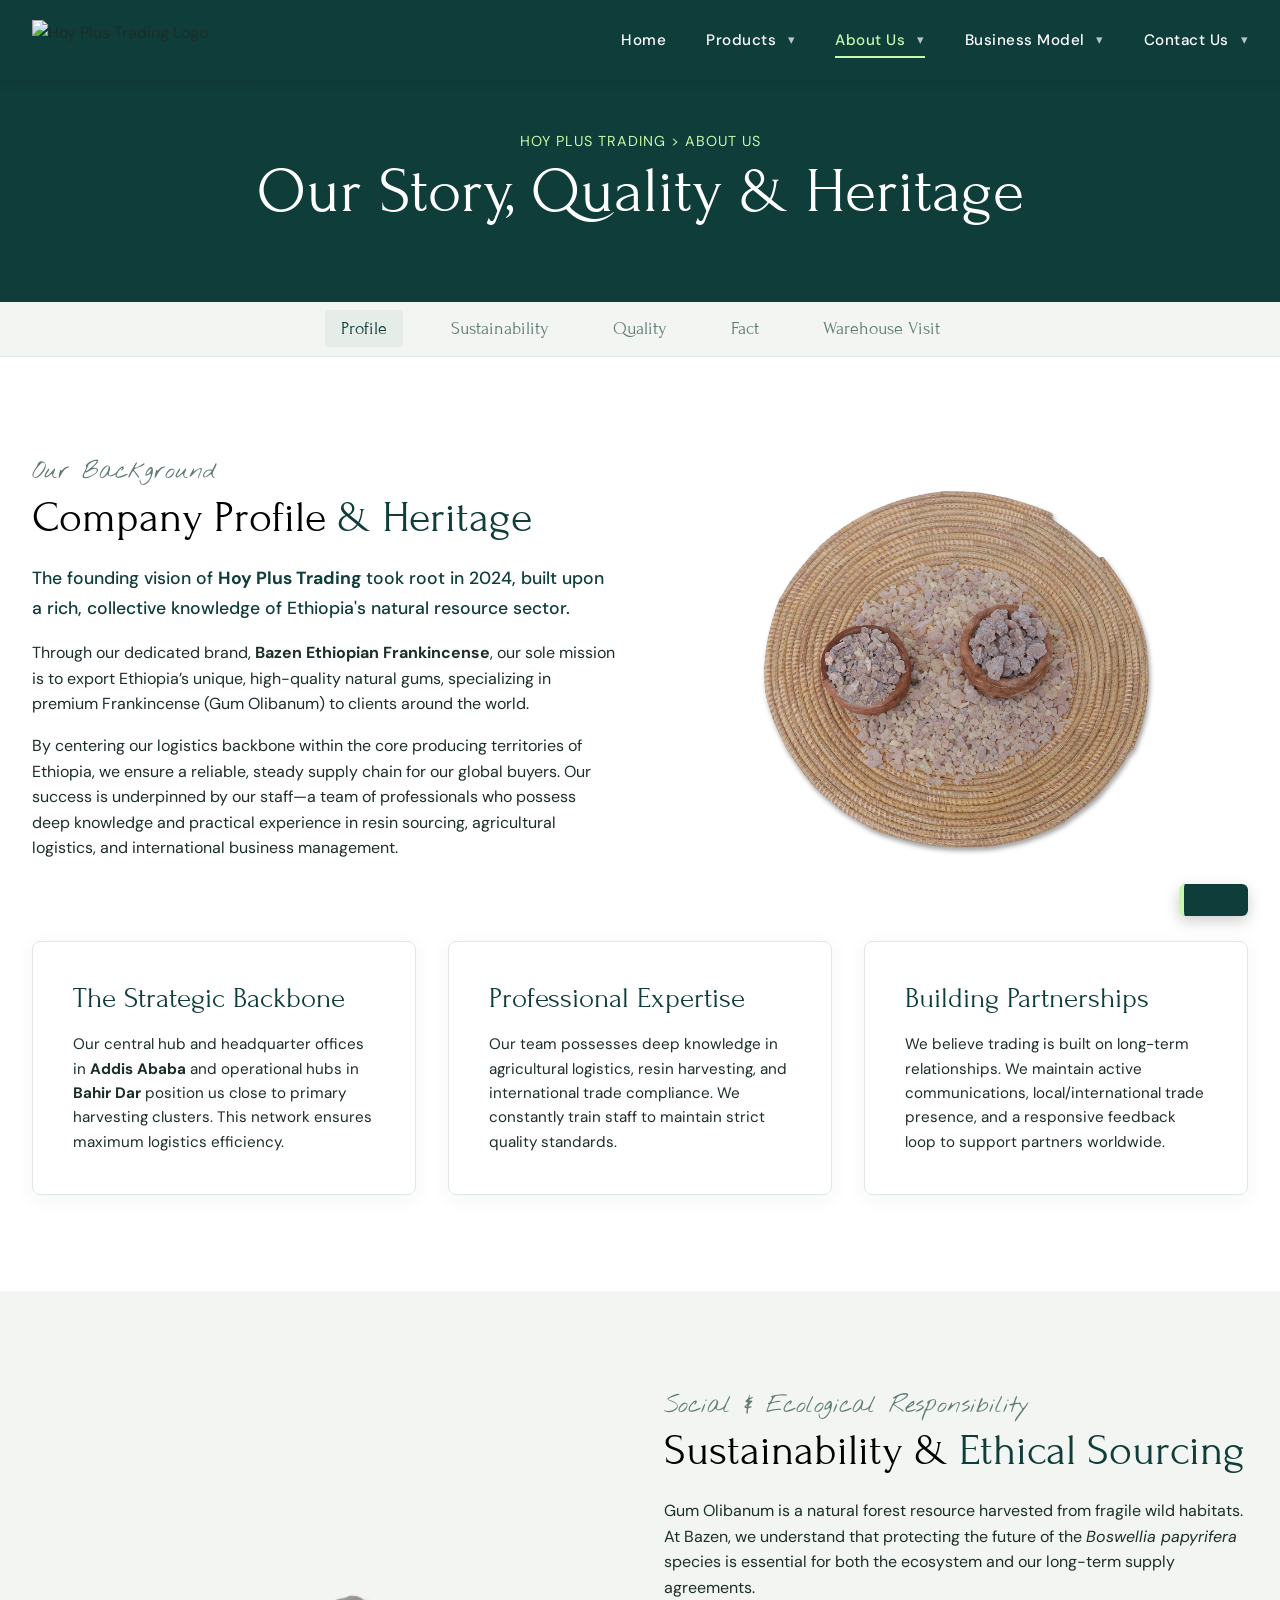
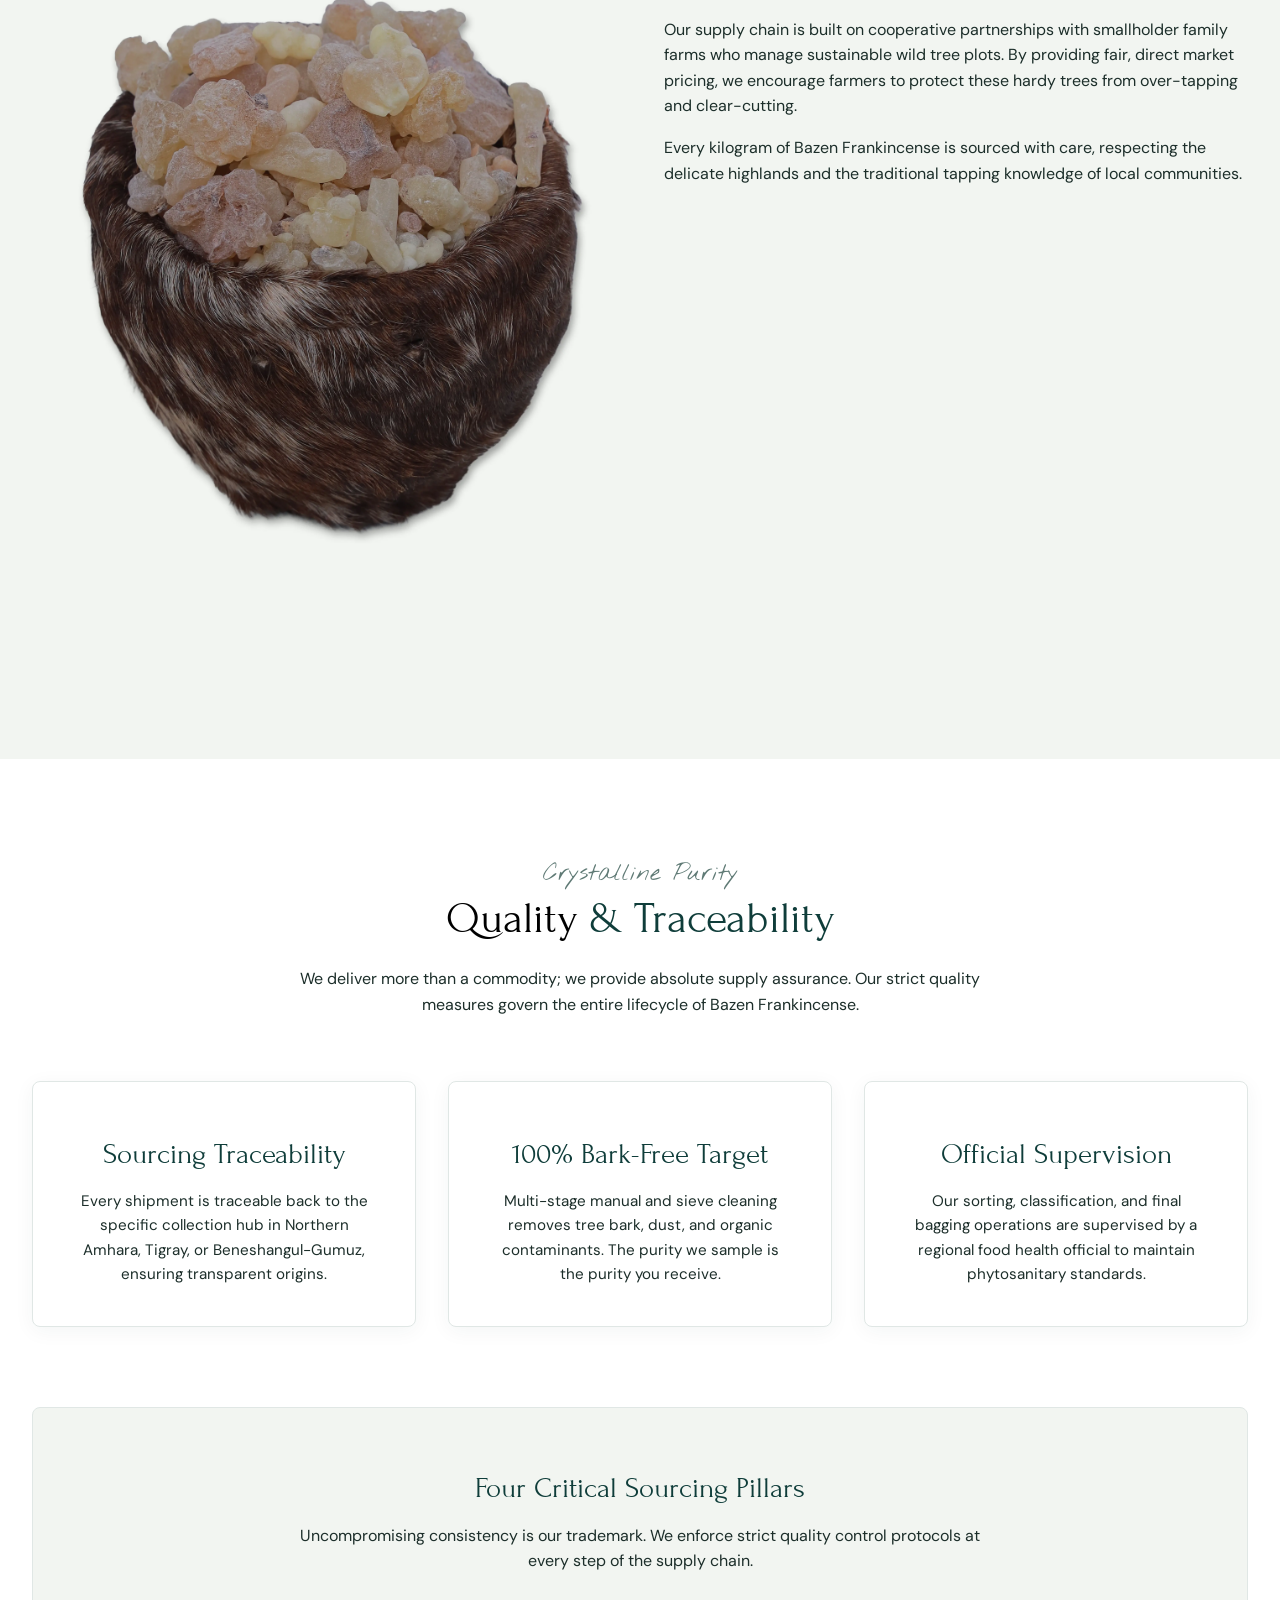
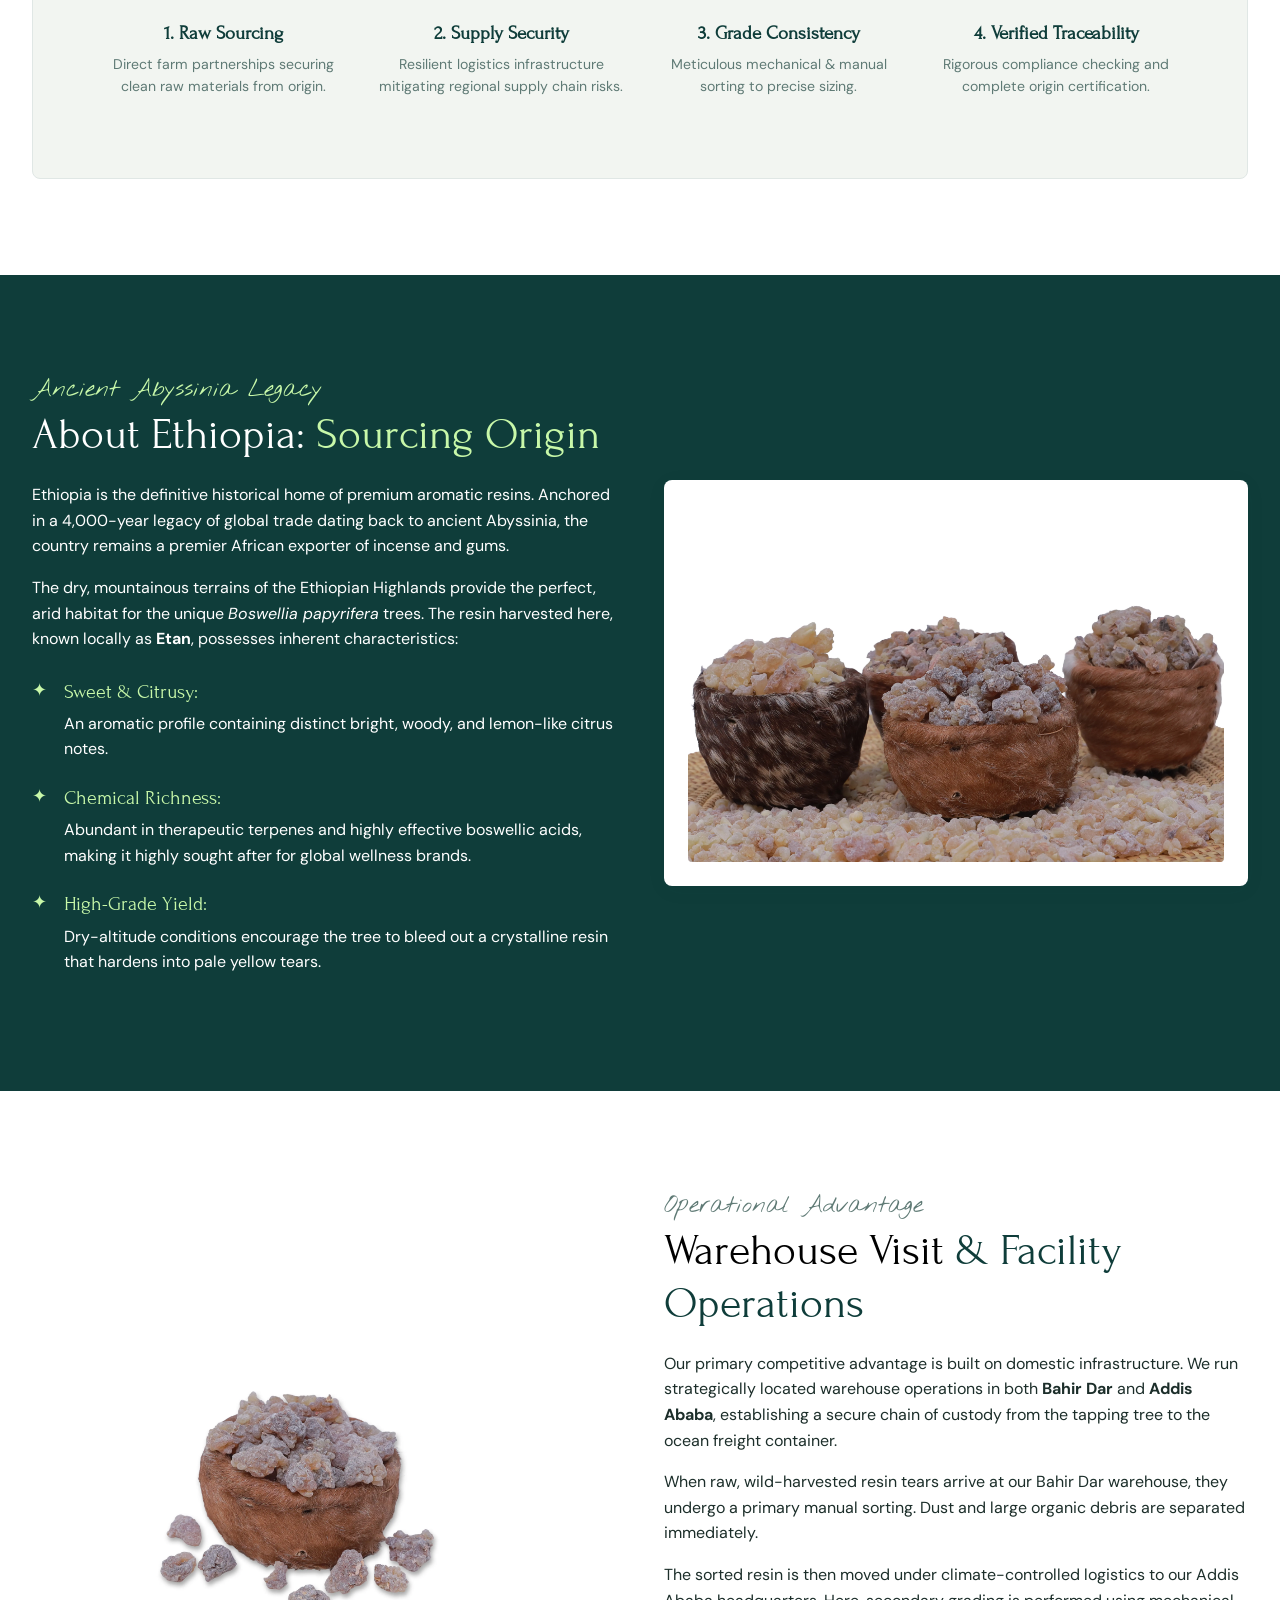
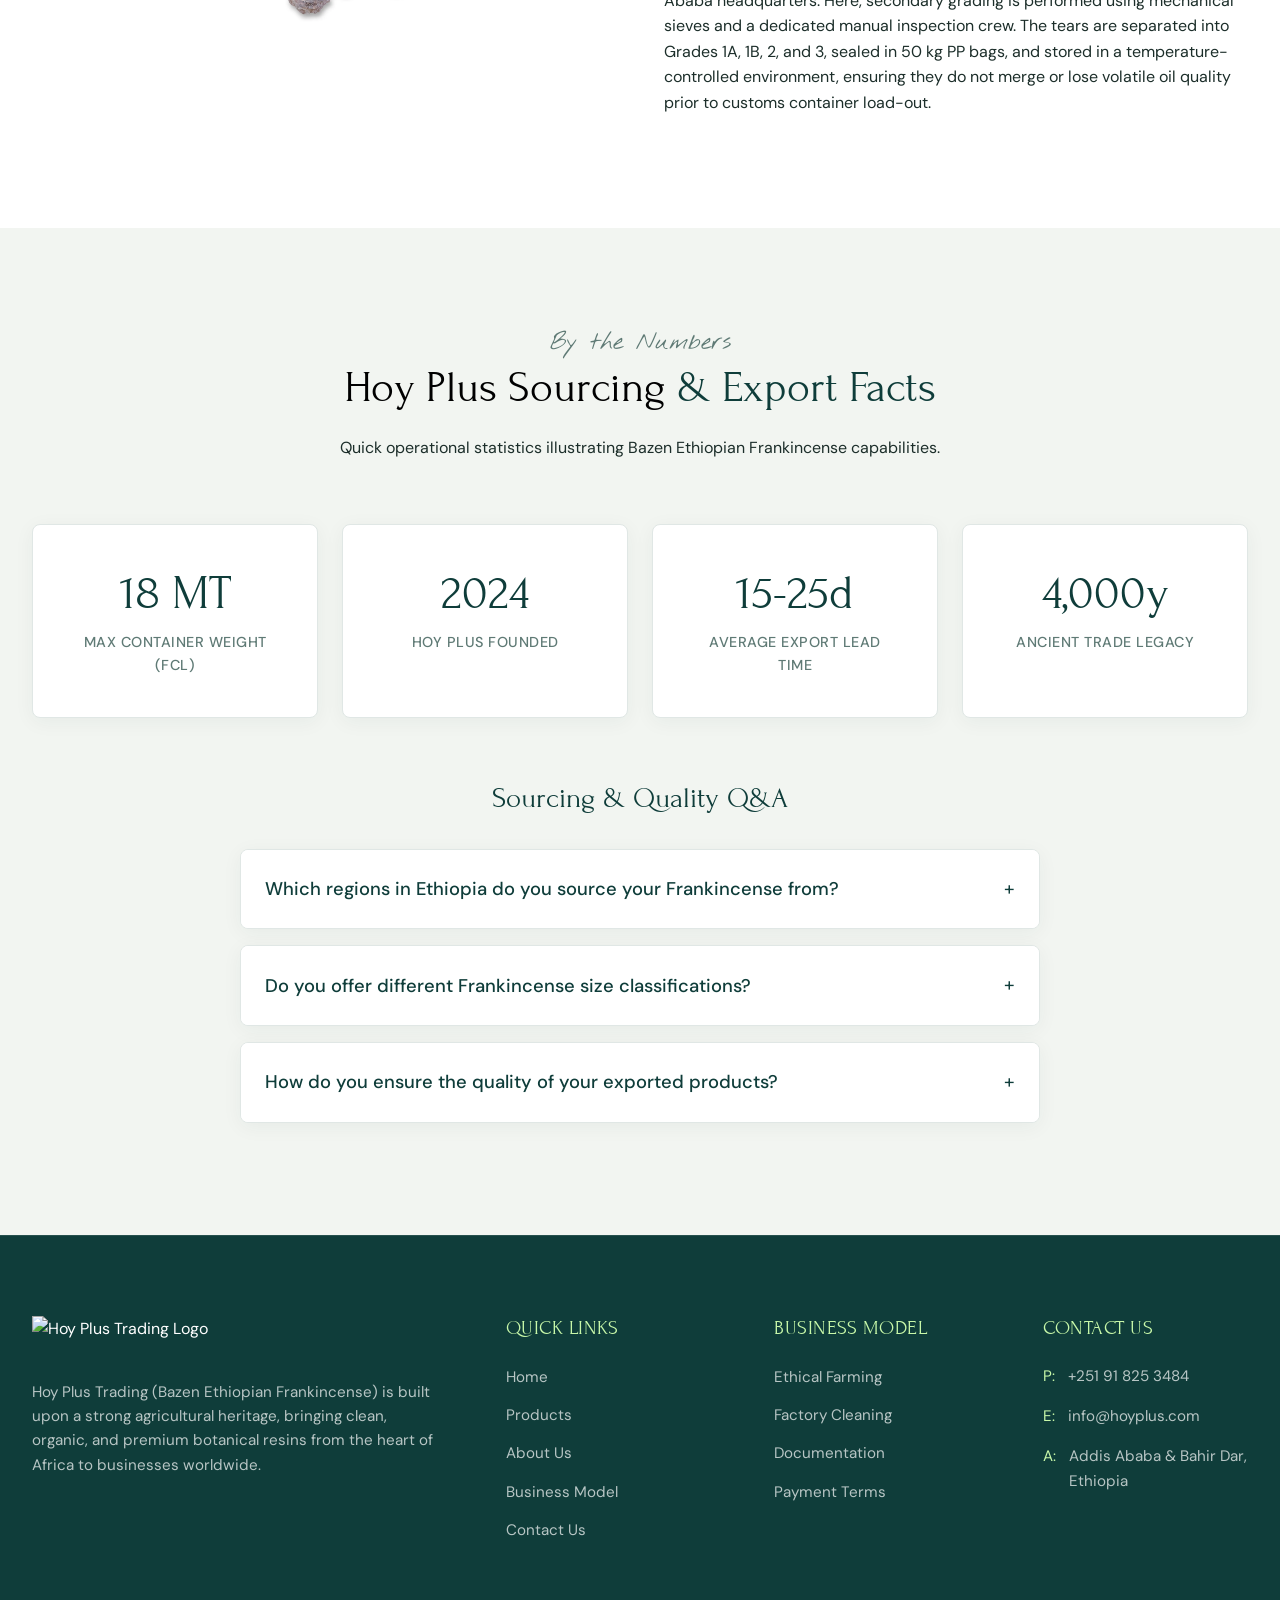
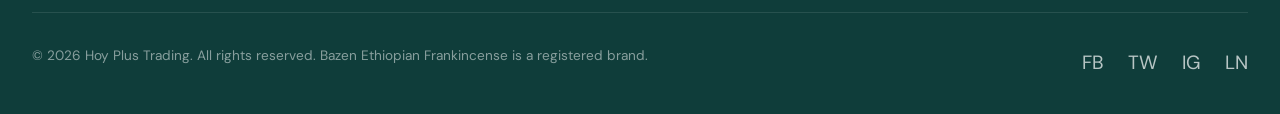
==== commit bbd0f528: "Update layout of about.html, replacing cluttered text-heavy boxes with product images in an alternat" ====
--- a/about.html
+++ b/about.html
@@ -22,12 +22,12 @@
                     <li class="has-dropdown">
                         <a href="products.html" id="nav-products">Products</a>
                         <ul class="dropdown">
-                            <li><a href="grade-1a.html">1st Grade A</a></li>
-                            <li><a href="grade-1b.html">1st Grade B</a></li>
-                            <li><a href="grade-2.html">2nd Grade</a></li>
-                            <li><a href="grade-3.html">3rd Grade</a></li>
-                            <li><a href="grade-4-special.html">4th Grade Special</a></li>
-                            <li><a href="grade-4-normal.html">4th Grade Normal</a></li>
+                            <li><a href="grade-1a.html">Grade 1A</a></li>
+                            <li><a href="grade-1b.html">Grade 1B</a></li>
+                            <li><a href="grade-2.html">Grade 2</a></li>
+                            <li><a href="grade-3.html">Grade 3</a></li>
+                            <li><a href="grade-4-special.html">Grade 4 Special</a></li>
+                            <li><a href="grade-4-normal.html">Grade 4 Normal</a></li>
                         </ul>
                     </li>
                     <li class="has-dropdown">
@@ -111,15 +111,8 @@
                         By centering our logistics backbone within the core producing territories of Ethiopia, we ensure a reliable, steady supply chain for our global buyers. Our success is underpinned by our staff—a team of professionals who possess deep knowledge and practical experience in resin sourcing, agricultural logistics, and international business management.
                     </p>
                 </div>
-                <div style="display: flex; align-items: center; justify-content: center;">
-                    <div style="background-color: var(--color-bg-light); border: 1px dashed var(--color-primary); padding: 3rem; border-radius: var(--border-radius); text-align: center; width: 100%;">
-                        <h3 style="margin-bottom: 1rem; color: var(--color-primary);">Core Pillars</h3>
-                        <div style="text-align: left; margin-top: 1.5rem;">
-                            <p style="font-size: 0.95rem; margin-bottom: 0.8rem;"><strong>✦ Specialization:</strong> Focused solely on Gum Olibanum and Ethiopian resins, not generalized spices.</p>
-                            <p style="font-size: 0.95rem; margin-bottom: 0.8rem;"><strong>✦ Integrity:</strong> Hand-sorted crystalline purity with verified laboratory checks.</p>
-                            <p style="font-size: 0.95rem; margin-bottom: 0;"><strong>✦ Partnership:</strong> Long-term supply security rather than quick spot-market transactions.</p>
-                        </div>
-                    </div>
+                <div style="display: flex; align-items: center; justify-content: center; width: 100%;">
+                    <img src="images/162A6394.webp" alt="Bazen Ethiopian Frankincense" style="width: 100%; height: auto; display: block; border-radius: var(--border-radius); mix-blend-mode: multiply;">
                 </div>
             </div>
 
@@ -151,16 +144,8 @@
     <section class="section section-bg-light" id="sustainability">
         <div class="container">
             <div class="grid-2">
-                <div style="display: flex; align-items: center; justify-content: center;">
-                    <div class="info-card" style="border-left: 5px solid var(--color-primary); width: 100%;">
-                        <h3>Ethical Commitments</h3>
-                        <p style="color: var(--color-text); font-size: 0.95rem; font-weight: 500;">Our business practices respect both the environment and the livelihoods of forest communities:</p>
-                        <ul style="list-style-type: none; font-size: 0.9rem; padding: 0; color: var(--color-text);">
-                            <li style="margin-bottom: 0.8rem;"> <strong>Fair Farm Gate Pricing:</strong> We protect local incomes, promoting economic resilience in harvesting areas.</li>
-                            <li style="margin-bottom: 0.8rem;"> <strong>Managed Tree Plots:</strong> Supporting striping rotations to allow Boswellia stands to regenerate naturally.</li>
-                            <li style="margin-bottom: 0;"> <strong>Community-First Sourcing:</strong> Sourcing entirely from smallholders, preventing commercial over-exploitation.</li>
-                        </ul>
-                    </div>
+                <div style="display: flex; align-items: center; justify-content: center; width: 100%;">
+                    <img src="images/Grade 1A.webp" alt="Sustainable Frankincense Sourcing" style="width: 100%; height: auto; display: block; border-radius: var(--border-radius); mix-blend-mode: multiply;">
                 </div>
                 <div>
                     <span class="script-text">Social &amp; Ecological Responsibility</span>
@@ -264,13 +249,9 @@
                         </li>
                     </ul>
                 </div>
-                <div style="display: flex; align-items: center; justify-content: center;">
-                    <div style="border: 1px solid rgba(255,255,255,0.2); padding: 3.5rem 2.5rem; background-color: rgba(255,255,255,0.05); border-radius: var(--border-radius); width: 100%;">
-                        <h3 style="color: var(--color-accent); margin-bottom: 1.5rem; font-family: var(--font-body); font-weight: bold; text-transform: uppercase; font-size: 1rem; letter-spacing: 1px;">Ethiopian Etan at a Glance</h3>
-                        <hr style="border: 0; border-top: 1px solid rgba(255,255,255,0.1); margin-bottom: 1.5rem;">
-                        <p style="font-size: 1.15rem; font-family: var(--font-heading); color: var(--color-white); line-height: 1.5; margin-bottom: 0;">
-                             "Unlike heavier resin types, B. papyrifera (Etan) from the Ethiopian Highlands stands out for its high terpene value, bright citrus notes, and therapeutic purity."
-                        </p>
+                <div style="display: flex; align-items: center; justify-content: center; width: 100%;">
+                    <div style="background: var(--color-white); padding: 1.5rem; border-radius: var(--border-radius); box-shadow: var(--box-shadow); width: 100%;">
+                        <img src="images/162A6439.webp" alt="Ethiopian Frankincense Resins" style="width: 100%; height: auto; display: block; border-radius: calc(var(--border-radius) - 4px);">
                     </div>
                 </div>
             </div>
@@ -281,18 +262,8 @@
     <section class="section" id="warehouse-visit">
         <div class="container">
             <div class="grid-2">
-                <div style="display: flex; align-items: center; justify-content: center;">
-                    <div class="info-card" style="background-color: var(--color-bg-light); border: 1px solid var(--color-border); width: 100%;">
-                        <h3 style="margin-bottom: 1.5rem; text-align: center;">Our Sourcing Infrastructure</h3>
-                        <div style="margin-bottom: 1.5rem; padding-bottom: 1.5rem; border-bottom: 1px solid var(--color-border);">
-                            <strong style="color: var(--color-primary); font-family: var(--font-heading); font-size: 1.2rem; font-weight: normal;">Bahir Dar Operational Hub</strong>
-                            <p style="font-size: 0.9rem; color: var(--color-text-muted); margin-bottom: 0; margin-top: 0.2rem;">Sits closer to the northern tapping forests, managing initial cleaning, weight grading, and raw storage.</p>
-                        </div>
-                        <div>
-                            <strong style="color: var(--color-primary); font-family: var(--font-heading); font-size: 1.2rem; font-weight: normal;">Addis Ababa Sifting &amp; Export Facility</strong>
-                            <p style="font-size: 0.9rem; color: var(--color-text-muted); margin-bottom: 0; margin-top: 0.2rem;">Handles secondary separation, fine sifting, final phytosanitary certification packaging, and container sealing.</p>
-                        </div>
-                    </div>
+                <div style="display: flex; align-items: center; justify-content: center; width: 100%;">
+                    <img src="images/Grade 2A.webp" alt="Bazen Sourcing Infrastructure" style="width: 100%; height: auto; display: block; border-radius: var(--border-radius); mix-blend-mode: multiply;">
                 </div>
                 <div>
                     <span class="script-text">Operational Advantage</span>
